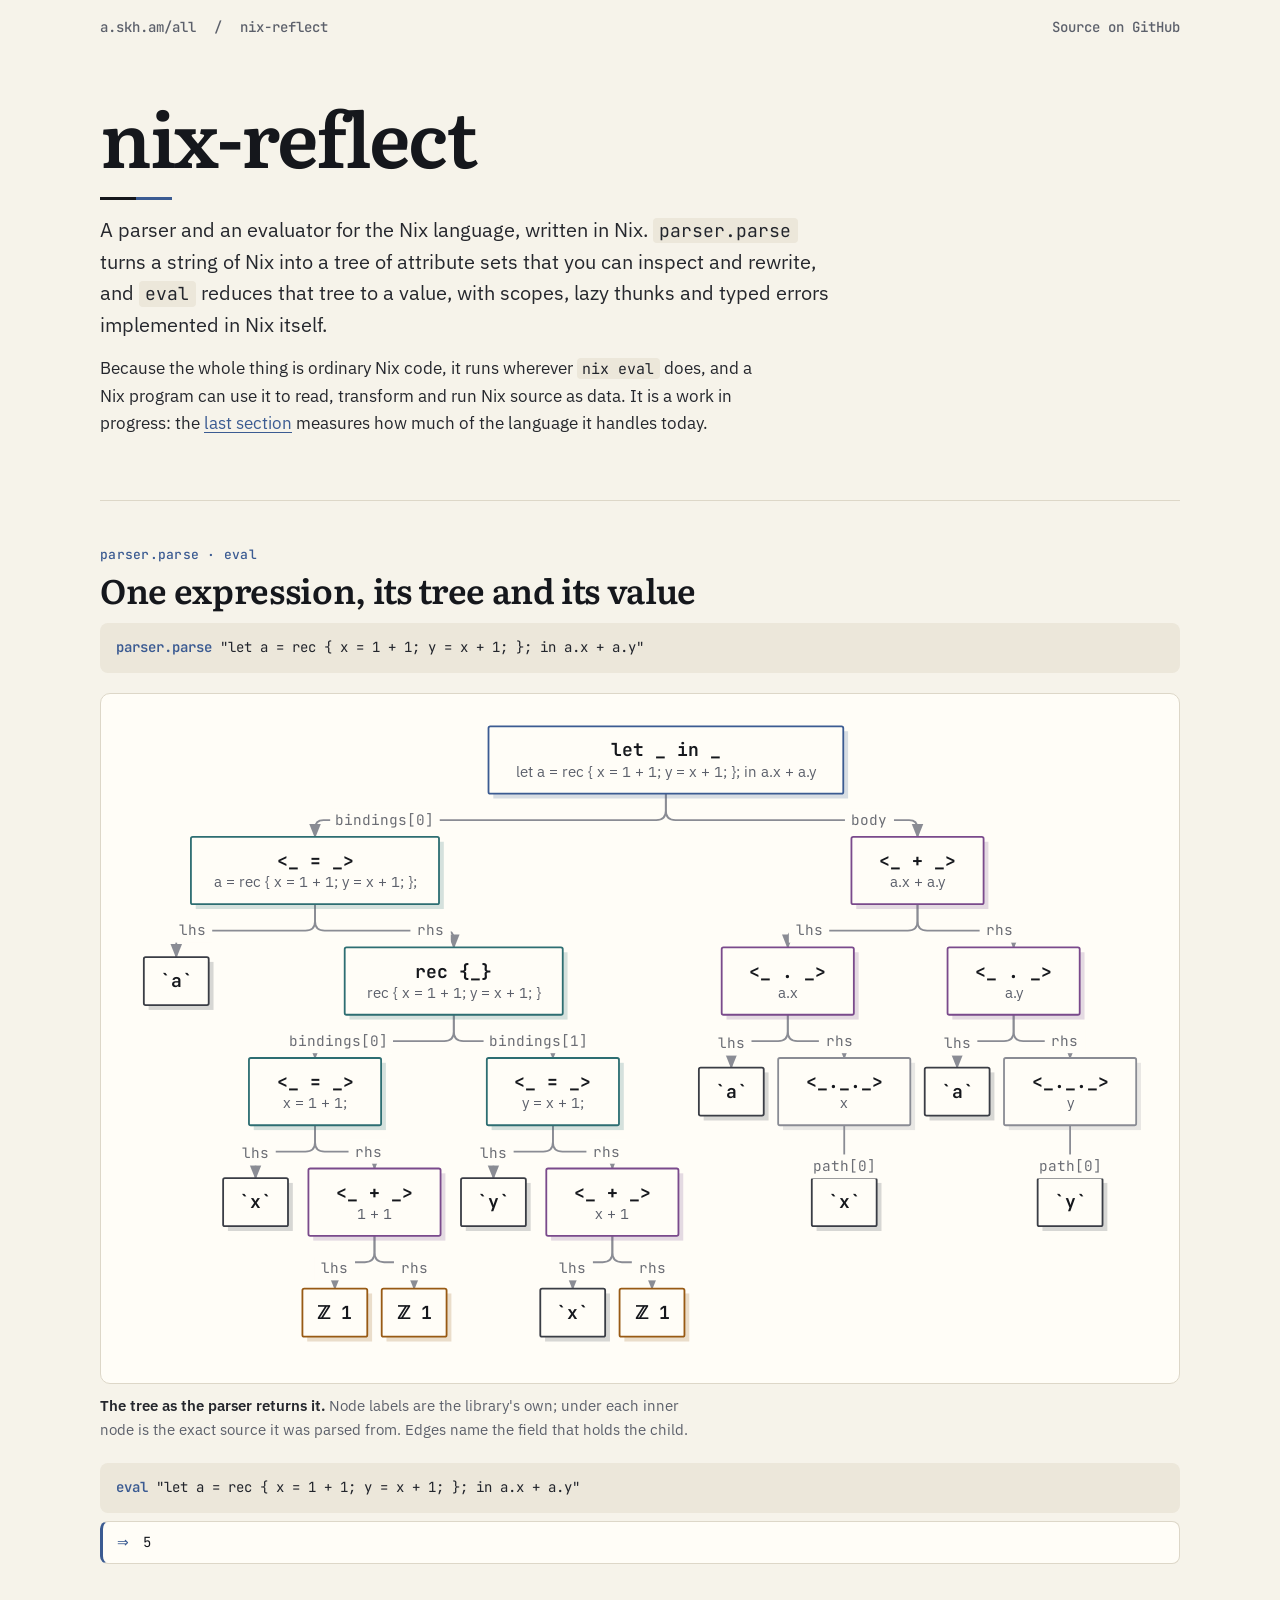
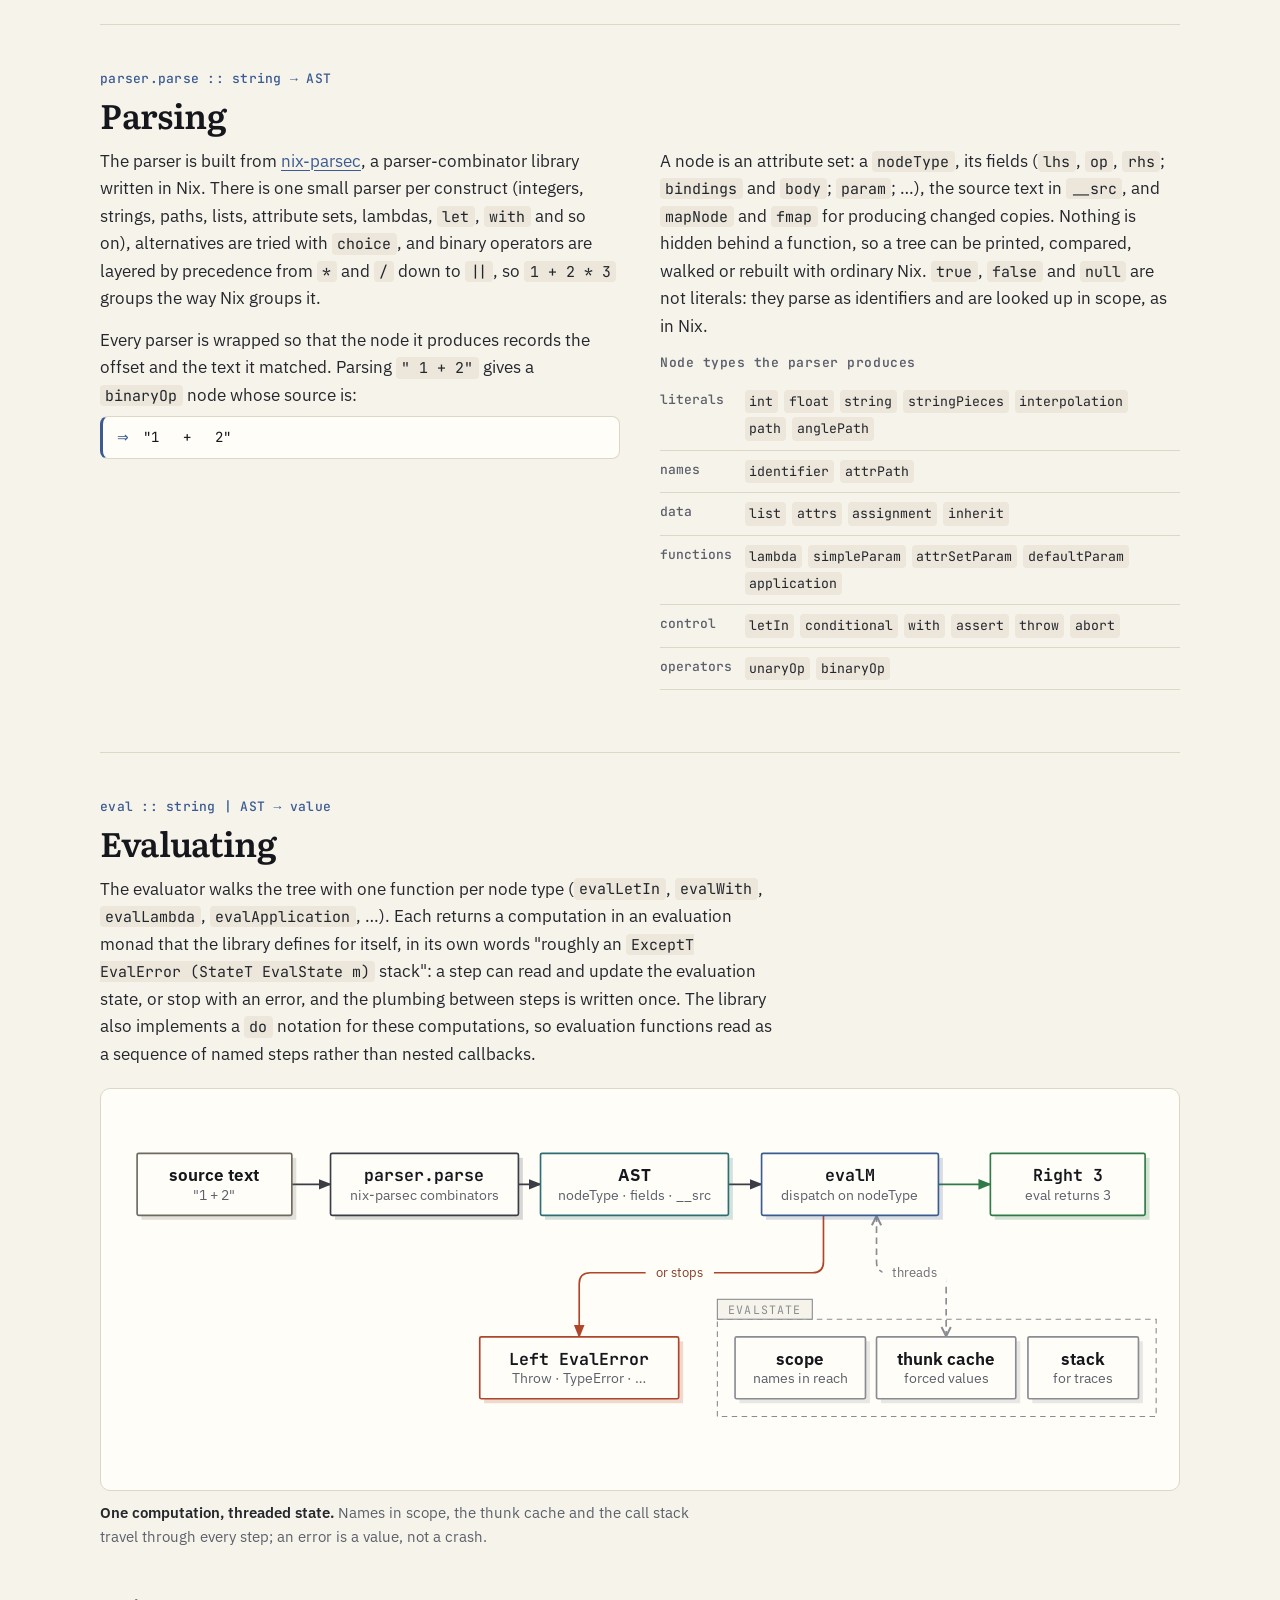
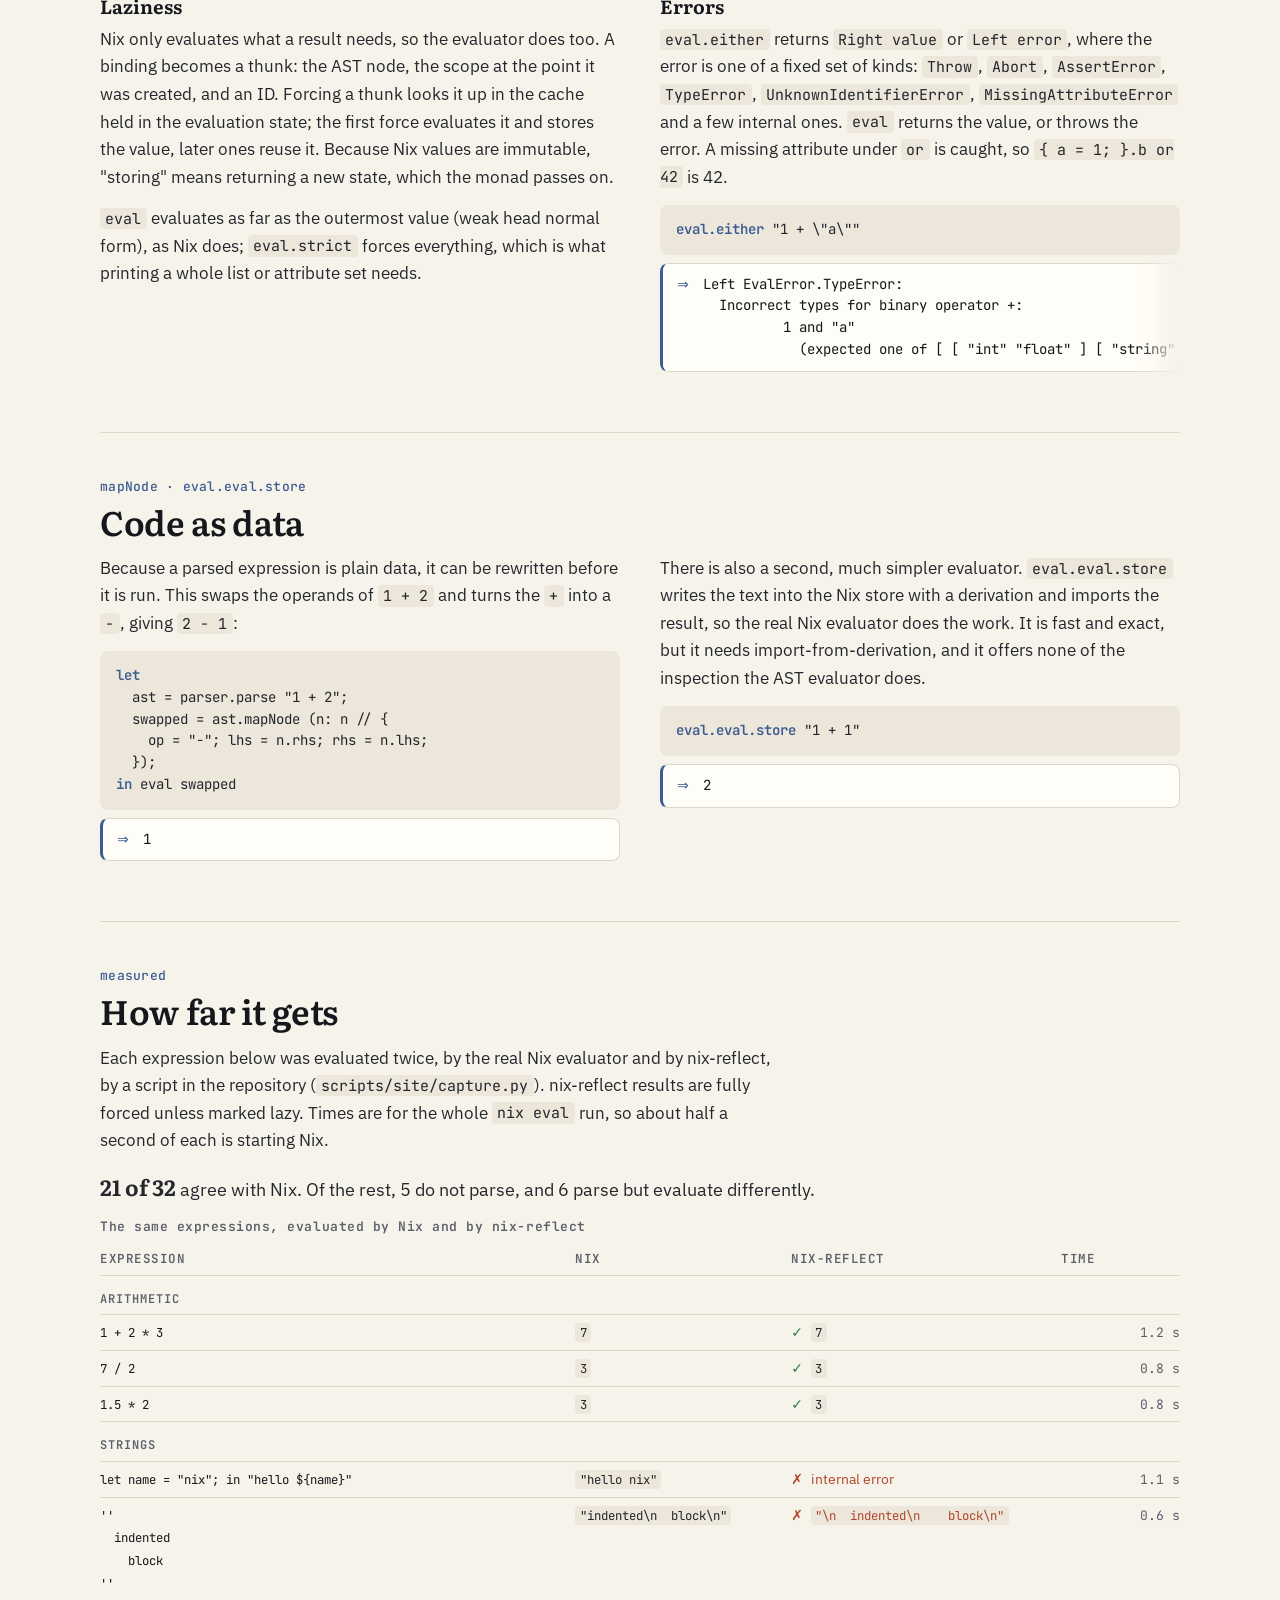
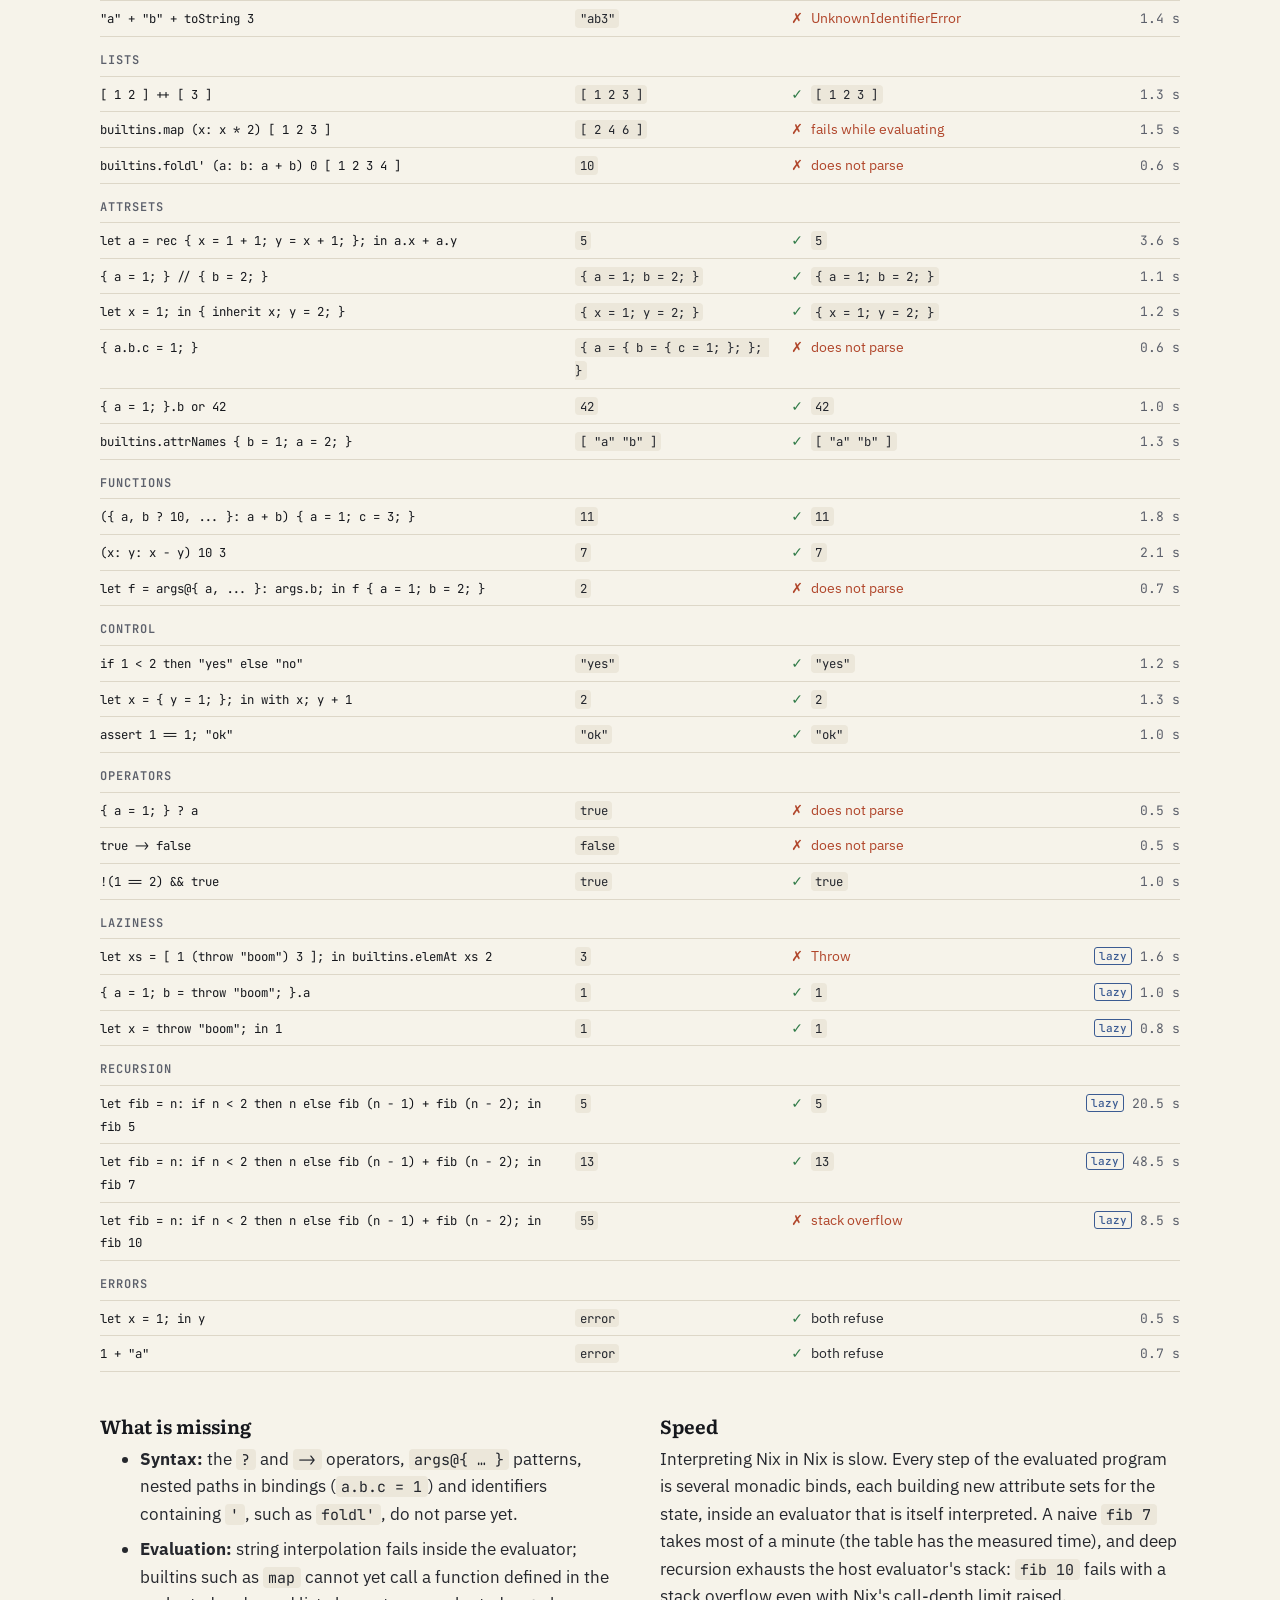
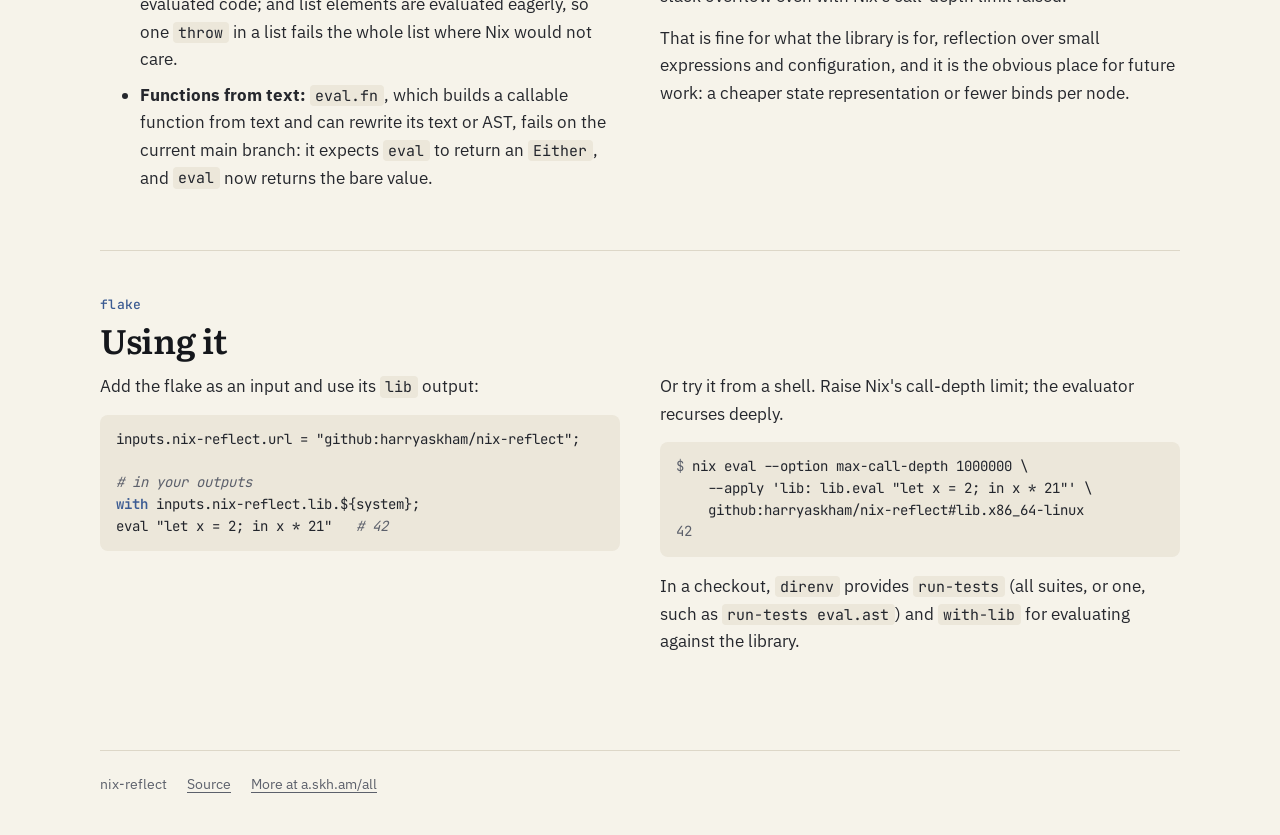
==== site/index.html @ c6008e85 "site: a page explaining nix-reflect, with measured conformance A static site in site/, published to " ====
<!doctype html>
<html lang="en">
<head>
<meta charset="utf-8">
<meta name="viewport" content="width=device-width,initial-scale=1">
<title>nix-reflect · a Nix parser and evaluator written in Nix</title>
<meta name="description" content="nix-reflect is a Nix library that parses Nix source into an inspectable tree and evaluates that tree to a value, with scopes, lazy thunks and typed errors implemented in Nix itself. How it works, and how much of the language it handles today, measured against the real evaluator.">
<meta name="theme-color" content="#f6f3ea">
<meta name="color-scheme" content="light">
<meta name="a.skh.am:group" content="libraries">
<link rel="icon" href="assets/icon.svg" type="image/svg+xml">
<link rel="stylesheet" href="assets/fonts/fonts.css">
<link rel="stylesheet" href="assets/base.css">
<link rel="stylesheet" href="assets/style.css">
</head>
<body>
<a class="skip" href="#main">Skip to content</a>
<div class="wrap">
<nav class="topbar" aria-label="Site">
  <a href="https://a.skh.am/all/">a.skh.am/all</a><span aria-hidden="true">/</span><span>nix-reflect</span>
  <a class="src" href="https://github.com/harryaskham/nix-reflect">Source on GitHub</a>
</nav>

<main id="main">
<header class="intro">
  <h1>nix-reflect</h1>
  <p class="lede">A parser and an evaluator for the Nix language, written in Nix. <code>parser.parse</code> turns a string of Nix into a tree of attribute sets that you can inspect and rewrite, and <code>eval</code> reduces that tree to a value, with scopes, lazy thunks and typed errors implemented in Nix itself.</p>
  <p>Because the whole thing is ordinary Nix code, it runs wherever <code>nix eval</code> does, and a Nix program can use it to read, transform and run Nix source as data. It is a work in progress: the <a href="#status">last section</a> measures how much of the language it handles today.</p>
</header>

<section class="part" aria-labelledby="h-example">
  <p class="api">parser.parse · eval</p>
  <h2 id="h-example">One expression, its tree and its value</h2>
  <pre tabindex="0"><code><span class="k">parser.parse</span> "let a = rec { x = 1 + 1; y = x + 1; }; in a.x + a.y"</code></pre>
  <figure>
    <div class="fig" tabindex="0">
      <!-- fig:tree -->
<svg class="dg" xmlns="http://www.w3.org/2000/svg" viewBox="0 0 874 544" width="874" height="544" role="img" aria-labelledby="tree-t tree-d">
<title id="tree-t">The parse tree of one expression</title>
<desc id="tree-d">The tree that parser.parse returns for: let a = rec { x = 1 + 1; y = x + 1; }; in a.x + a.y. The root is a let-in node whose binding assigns a recursive attribute set to a, with x bound to 1 + 1 and y to x + 1; its body adds a.x and a.y, each an attribute selection. Every node is labelled the way the library prints it and, where it has children, carries the exact slice of source text it was parsed from. Edges are labelled with the field that holds the child, such as lhs, rhs, body or bindings[0].</desc>
<defs><marker id="tree-tip-muted" class="k-muted" viewBox="0 0 10 10" refX="9" refY="5" markerWidth="8" markerHeight="8" orient="auto-start-reverse"><path class="tip" d="M0 1L10 5L0 9z"/></marker></defs>
<g class="k-muted"><path class="edge" d="M458.5 68.0 L458.5 82.0 Q458.5 90.0 450.5 90.0 L173.5 90.0 Q166.5 90.0 166.5 97.0 L166.5 104.0" stroke-width="1.5" marker-end="url(#tree-tip-muted)"/></g>
<g class="k-muted"><path class="edge" d="M166.5 160.0 L166.5 174.0 Q166.5 182.0 158.5 182.0 L59.0 182.0 Q51.0 182.0 51.0 190.0 L51.0 204.0" stroke-width="1.5" marker-end="url(#tree-tip-muted)"/></g>
<g class="k-muted"><path class="edge" d="M166.5 160.0 L166.5 174.0 Q166.5 182.0 174.5 182.0 L275.0 182.0 Q282.0 182.0 282.0 189.0 L282.0 196.0" stroke-width="1.5" marker-end="url(#tree-tip-muted)"/></g>
<g class="k-muted"><path class="edge" d="M282.0 252.0 L282.0 266.0 Q282.0 274.0 274.0 274.0 L173.5 274.0 Q166.5 274.0 166.5 281.0 L166.5 288.0" stroke-width="1.5" marker-end="url(#tree-tip-muted)"/></g>
<g class="k-muted"><path class="edge" d="M166.5 344.0 L166.5 358.0 Q166.5 366.0 158.5 366.0 L125.0 366.0 Q117.0 366.0 117.0 374.0 L117.0 388.0" stroke-width="1.5" marker-end="url(#tree-tip-muted)"/></g>
<g class="k-muted"><path class="edge" d="M166.5 344.0 L166.5 358.0 Q166.5 366.0 174.5 366.0 L209.0 366.0 Q216.0 366.0 216.0 373.0 L216.0 380.0" stroke-width="1.5" marker-end="url(#tree-tip-muted)"/></g>
<g class="k-muted"><path class="edge" d="M216.0 436.0 L216.0 450.0 Q216.0 458.0 208.0 458.0 L191.0 458.0 Q183.0 458.0 183.0 466.0 L183.0 480.0" stroke-width="1.5" marker-end="url(#tree-tip-muted)"/></g>
<g class="k-muted"><path class="edge" d="M216.0 436.0 L216.0 450.0 Q216.0 458.0 224.0 458.0 L241.0 458.0 Q249.0 458.0 249.0 466.0 L249.0 480.0" stroke-width="1.5" marker-end="url(#tree-tip-muted)"/></g>
<g class="k-muted"><path class="edge" d="M282.0 252.0 L282.0 266.0 Q282.0 274.0 290.0 274.0 L357.5 274.0 Q364.5 274.0 364.5 281.0 L364.5 288.0" stroke-width="1.5" marker-end="url(#tree-tip-muted)"/></g>
<g class="k-muted"><path class="edge" d="M364.5 344.0 L364.5 358.0 Q364.5 366.0 356.5 366.0 L323.0 366.0 Q315.0 366.0 315.0 374.0 L315.0 388.0" stroke-width="1.5" marker-end="url(#tree-tip-muted)"/></g>
<g class="k-muted"><path class="edge" d="M364.5 344.0 L364.5 358.0 Q364.5 366.0 372.5 366.0 L407.0 366.0 Q414.0 366.0 414.0 373.0 L414.0 380.0" stroke-width="1.5" marker-end="url(#tree-tip-muted)"/></g>
<g class="k-muted"><path class="edge" d="M414.0 436.0 L414.0 450.0 Q414.0 458.0 406.0 458.0 L389.0 458.0 Q381.0 458.0 381.0 466.0 L381.0 480.0" stroke-width="1.5" marker-end="url(#tree-tip-muted)"/></g>
<g class="k-muted"><path class="edge" d="M414.0 436.0 L414.0 450.0 Q414.0 458.0 422.0 458.0 L439.0 458.0 Q447.0 458.0 447.0 466.0 L447.0 480.0" stroke-width="1.5" marker-end="url(#tree-tip-muted)"/></g>
<g class="k-muted"><path class="edge" d="M458.5 68.0 L458.5 82.0 Q458.5 90.0 466.5 90.0 L661.0 90.0 Q668.0 90.0 668.0 97.0 L668.0 104.0" stroke-width="1.5" marker-end="url(#tree-tip-muted)"/></g>
<g class="k-muted"><path class="edge" d="M668.0 160.0 L668.0 174.0 Q668.0 182.0 660.0 182.0 L567.0 182.0 Q560.0 182.0 560.0 189.0 L560.0 196.0" stroke-width="1.5" marker-end="url(#tree-tip-muted)"/></g>
<g class="k-muted"><path class="edge" d="M560.0 252.0 L560.0 266.0 Q560.0 274.0 552.0 274.0 L521.0 274.0 Q513.0 274.0 513.0 282.0 L513.0 296.0" stroke-width="1.5" marker-end="url(#tree-tip-muted)"/></g>
<g class="k-muted"><path class="edge" d="M560.0 252.0 L560.0 266.0 Q560.0 274.0 568.0 274.0 L600.0 274.0 Q607.0 274.0 607.0 281.0 L607.0 288.0" stroke-width="1.5" marker-end="url(#tree-tip-muted)"/></g>
<g class="k-muted"><path class="edge" d="M607.0 344.0 L607.0 388.0" stroke-width="1.5" marker-end="url(#tree-tip-muted)"/></g>
<g class="k-muted"><path class="edge" d="M668.0 160.0 L668.0 174.0 Q668.0 182.0 676.0 182.0 L741.0 182.0 Q748.0 182.0 748.0 189.0 L748.0 196.0" stroke-width="1.5" marker-end="url(#tree-tip-muted)"/></g>
<g class="k-muted"><path class="edge" d="M748.0 252.0 L748.0 266.0 Q748.0 274.0 740.0 274.0 L709.0 274.0 Q701.0 274.0 701.0 282.0 L701.0 296.0" stroke-width="1.5" marker-end="url(#tree-tip-muted)"/></g>
<g class="k-muted"><path class="edge" d="M748.0 252.0 L748.0 266.0 Q748.0 274.0 756.0 274.0 L788.0 274.0 Q795.0 274.0 795.0 281.0 L795.0 288.0" stroke-width="1.5" marker-end="url(#tree-tip-muted)"/></g>
<g class="k-muted"><path class="edge" d="M795.0 344.0 L795.0 388.0" stroke-width="1.5" marker-end="url(#tree-tip-muted)"/></g>
<g class="k-accent"><rect class="shadow" x="314.9" y="16.0" width="295.3" height="56.0"/><rect class="node" x="310.9" y="12.0" width="295.3" height="56.0" rx="1.5"/><text x="458.5" y="37.0" font-size="15" text-anchor="middle" class="lbl m">let _ in _</text><text x="458.5" y="54.0" font-size="12.5" text-anchor="middle" class="sub">let a = rec { x = 1 + 1; y = x + 1; }; in a.x + a.y</text></g>
<g class="k-b"><rect class="shadow" x="67.2" y="108.0" width="206.5" height="56.0"/><rect class="node" x="63.2" y="104.0" width="206.5" height="56.0" rx="1.5"/><text x="166.5" y="129.0" font-size="15" text-anchor="middle" class="lbl m">&lt;_ = _&gt;</text><text x="166.5" y="146.0" font-size="12.5" text-anchor="middle" class="sub">a = rec { x = 1 + 1; y = x + 1; };</text></g>
<g class="k-ink"><rect class="shadow" x="28.0" y="208.0" width="54.0" height="40.0"/><rect class="node" x="24.0" y="204.0" width="54.0" height="40.0" rx="1.5"/><text x="51.0" y="229.0" font-size="15" text-anchor="middle" class="lbl m">`a`</text></g>
<g class="k-b"><rect class="shadow" x="195.2" y="200.0" width="181.5" height="56.0"/><rect class="node" x="191.2" y="196.0" width="181.5" height="56.0" rx="1.5"/><text x="282.0" y="221.0" font-size="15" text-anchor="middle" class="lbl m">rec {_}</text><text x="282.0" y="238.0" font-size="12.5" text-anchor="middle" class="sub">rec { x = 1 + 1; y = x + 1; }</text></g>
<g class="k-b"><rect class="shadow" x="115.5" y="292.0" width="110.0" height="56.0"/><rect class="node" x="111.5" y="288.0" width="110.0" height="56.0" rx="1.5"/><text x="166.5" y="313.0" font-size="15" text-anchor="middle" class="lbl m">&lt;_ = _&gt;</text><text x="166.5" y="330.0" font-size="12.5" text-anchor="middle" class="sub">x = 1 + 1;</text></g>
<g class="k-ink"><rect class="shadow" x="94.0" y="392.0" width="54.0" height="40.0"/><rect class="node" x="90.0" y="388.0" width="54.0" height="40.0" rx="1.5"/><text x="117.0" y="413.0" font-size="15" text-anchor="middle" class="lbl m">`x`</text></g>
<g class="k-c"><rect class="shadow" x="165.0" y="384.0" width="110.0" height="56.0"/><rect class="node" x="161.0" y="380.0" width="110.0" height="56.0" rx="1.5"/><text x="216.0" y="405.0" font-size="15" text-anchor="middle" class="lbl m">&lt;_ + _&gt;</text><text x="216.0" y="422.0" font-size="12.5" text-anchor="middle" class="sub">1 + 1</text></g>
<g class="k-a"><rect class="shadow" x="160.0" y="484.0" width="54.0" height="40.0"/><rect class="node" x="156.0" y="480.0" width="54.0" height="40.0" rx="1.5"/><text x="183.0" y="505.0" font-size="15" text-anchor="middle" class="lbl m">ℤ 1</text></g>
<g class="k-a"><rect class="shadow" x="226.0" y="484.0" width="54.0" height="40.0"/><rect class="node" x="222.0" y="480.0" width="54.0" height="40.0" rx="1.5"/><text x="249.0" y="505.0" font-size="15" text-anchor="middle" class="lbl m">ℤ 1</text></g>
<g class="k-b"><rect class="shadow" x="313.5" y="292.0" width="110.0" height="56.0"/><rect class="node" x="309.5" y="288.0" width="110.0" height="56.0" rx="1.5"/><text x="364.5" y="313.0" font-size="15" text-anchor="middle" class="lbl m">&lt;_ = _&gt;</text><text x="364.5" y="330.0" font-size="12.5" text-anchor="middle" class="sub">y = x + 1;</text></g>
<g class="k-ink"><rect class="shadow" x="292.0" y="392.0" width="54.0" height="40.0"/><rect class="node" x="288.0" y="388.0" width="54.0" height="40.0" rx="1.5"/><text x="315.0" y="413.0" font-size="15" text-anchor="middle" class="lbl m">`y`</text></g>
<g class="k-c"><rect class="shadow" x="363.0" y="384.0" width="110.0" height="56.0"/><rect class="node" x="359.0" y="380.0" width="110.0" height="56.0" rx="1.5"/><text x="414.0" y="405.0" font-size="15" text-anchor="middle" class="lbl m">&lt;_ + _&gt;</text><text x="414.0" y="422.0" font-size="12.5" text-anchor="middle" class="sub">x + 1</text></g>
<g class="k-ink"><rect class="shadow" x="358.0" y="484.0" width="54.0" height="40.0"/><rect class="node" x="354.0" y="480.0" width="54.0" height="40.0" rx="1.5"/><text x="381.0" y="505.0" font-size="15" text-anchor="middle" class="lbl m">`x`</text></g>
<g class="k-a"><rect class="shadow" x="424.0" y="484.0" width="54.0" height="40.0"/><rect class="node" x="420.0" y="480.0" width="54.0" height="40.0" rx="1.5"/><text x="447.0" y="505.0" font-size="15" text-anchor="middle" class="lbl m">ℤ 1</text></g>
<g class="k-c"><rect class="shadow" x="617.0" y="108.0" width="110.0" height="56.0"/><rect class="node" x="613.0" y="104.0" width="110.0" height="56.0" rx="1.5"/><text x="668.0" y="129.0" font-size="15" text-anchor="middle" class="lbl m">&lt;_ + _&gt;</text><text x="668.0" y="146.0" font-size="12.5" text-anchor="middle" class="sub">a.x + a.y</text></g>
<g class="k-c"><rect class="shadow" x="509.0" y="200.0" width="110.0" height="56.0"/><rect class="node" x="505.0" y="196.0" width="110.0" height="56.0" rx="1.5"/><text x="560.0" y="221.0" font-size="15" text-anchor="middle" class="lbl m">&lt;_ . _&gt;</text><text x="560.0" y="238.0" font-size="12.5" text-anchor="middle" class="sub">a.x</text></g>
<g class="k-ink"><rect class="shadow" x="490.0" y="300.0" width="54.0" height="40.0"/><rect class="node" x="486.0" y="296.0" width="54.0" height="40.0" rx="1.5"/><text x="513.0" y="321.0" font-size="15" text-anchor="middle" class="lbl m">`a`</text></g>
<g class="k-muted"><rect class="shadow" x="556.0" y="292.0" width="110.0" height="56.0"/><rect class="node" x="552.0" y="288.0" width="110.0" height="56.0" rx="1.5"/><text x="607.0" y="313.0" font-size="15" text-anchor="middle" class="lbl m">&lt;_._._&gt;</text><text x="607.0" y="330.0" font-size="12.5" text-anchor="middle" class="sub">x</text></g>
<g class="k-ink"><rect class="shadow" x="584.0" y="392.0" width="54.0" height="40.0"/><rect class="node" x="580.0" y="388.0" width="54.0" height="40.0" rx="1.5"/><text x="607.0" y="413.0" font-size="15" text-anchor="middle" class="lbl m">`x`</text></g>
<g class="k-c"><rect class="shadow" x="697.0" y="200.0" width="110.0" height="56.0"/><rect class="node" x="693.0" y="196.0" width="110.0" height="56.0" rx="1.5"/><text x="748.0" y="221.0" font-size="15" text-anchor="middle" class="lbl m">&lt;_ . _&gt;</text><text x="748.0" y="238.0" font-size="12.5" text-anchor="middle" class="sub">a.y</text></g>
<g class="k-ink"><rect class="shadow" x="678.0" y="300.0" width="54.0" height="40.0"/><rect class="node" x="674.0" y="296.0" width="54.0" height="40.0" rx="1.5"/><text x="701.0" y="321.0" font-size="15" text-anchor="middle" class="lbl m">`a`</text></g>
<g class="k-muted"><rect class="shadow" x="744.0" y="292.0" width="110.0" height="56.0"/><rect class="node" x="740.0" y="288.0" width="110.0" height="56.0" rx="1.5"/><text x="795.0" y="313.0" font-size="15" text-anchor="middle" class="lbl m">&lt;_._._&gt;</text><text x="795.0" y="330.0" font-size="12.5" text-anchor="middle" class="sub">y</text></g>
<g class="k-ink"><rect class="shadow" x="772.0" y="392.0" width="54.0" height="40.0"/><rect class="node" x="768.0" y="388.0" width="54.0" height="40.0" rx="1.5"/><text x="795.0" y="413.0" font-size="15" text-anchor="middle" class="lbl m">`y`</text></g>
<g class="k-muted"><rect class="lab-bg" x="179.1" y="80.0" width="91.2" height="20.0"/><text x="224.7" y="94.0" font-size="12" text-anchor="middle" class="elabel m">bindings[0]</text></g>
<g class="k-muted"><rect class="lab-bg" x="47.3" y="172.0" width="33.6" height="20.0"/><text x="64.1" y="186.0" font-size="12" text-anchor="middle" class="elabel m">lhs</text></g>
<g class="k-muted"><rect class="lab-bg" x="245.9" y="172.0" width="33.6" height="20.0"/><text x="262.7" y="186.0" font-size="12" text-anchor="middle" class="elabel m">rhs</text></g>
<g class="k-muted"><rect class="lab-bg" x="140.2" y="264.0" width="91.2" height="20.0"/><text x="185.8" y="278.0" font-size="12" text-anchor="middle" class="elabel m">bindings[0]</text></g>
<g class="k-muted"><rect class="lab-bg" x="100.2" y="357.4" width="33.6" height="20.0"/><text x="117.0" y="371.4" font-size="12" text-anchor="middle" class="elabel m">lhs</text></g>
<g class="k-muted"><rect class="lab-bg" x="194.4" y="356.0" width="33.6" height="20.0"/><text x="211.2" y="370.0" font-size="12" text-anchor="middle" class="elabel m">rhs</text></g>
<g class="k-muted"><rect class="lab-bg" x="166.2" y="453.1" width="33.6" height="20.0"/><text x="183.0" y="467.1" font-size="12" text-anchor="middle" class="elabel m">lhs</text></g>
<g class="k-muted"><rect class="lab-bg" x="232.2" y="453.1" width="33.6" height="20.0"/><text x="249.0" y="467.1" font-size="12" text-anchor="middle" class="elabel m">rhs</text></g>
<g class="k-muted"><rect class="lab-bg" x="306.8" y="264.0" width="91.2" height="20.0"/><text x="352.4" y="278.0" font-size="12" text-anchor="middle" class="elabel m">bindings[1]</text></g>
<g class="k-muted"><rect class="lab-bg" x="298.2" y="357.4" width="33.6" height="20.0"/><text x="315.0" y="371.4" font-size="12" text-anchor="middle" class="elabel m">lhs</text></g>
<g class="k-muted"><rect class="lab-bg" x="392.4" y="356.0" width="33.6" height="20.0"/><text x="409.2" y="370.0" font-size="12" text-anchor="middle" class="elabel m">rhs</text></g>
<g class="k-muted"><rect class="lab-bg" x="364.2" y="453.1" width="33.6" height="20.0"/><text x="381.0" y="467.1" font-size="12" text-anchor="middle" class="elabel m">lhs</text></g>
<g class="k-muted"><rect class="lab-bg" x="430.2" y="453.1" width="33.6" height="20.0"/><text x="447.0" y="467.1" font-size="12" text-anchor="middle" class="elabel m">rhs</text></g>
<g class="k-muted"><rect class="lab-bg" x="607.6" y="80.0" width="40.8" height="20.0"/><text x="628.0" y="94.0" font-size="12" text-anchor="middle" class="elabel m">body</text></g>
<g class="k-muted"><rect class="lab-bg" x="560.9" y="172.0" width="33.6" height="20.0"/><text x="577.7" y="186.0" font-size="12" text-anchor="middle" class="elabel m">lhs</text></g>
<g class="k-muted"><rect class="lab-bg" x="496.2" y="266.0" width="33.6" height="20.0"/><text x="513.0" y="280.0" font-size="12" text-anchor="middle" class="elabel m">lhs</text></g>
<g class="k-muted"><rect class="lab-bg" x="585.9" y="264.0" width="33.6" height="20.0"/><text x="602.7" y="278.0" font-size="12" text-anchor="middle" class="elabel m">rhs</text></g>
<g class="k-muted"><rect class="lab-bg" x="575.8" y="368.3" width="62.4" height="20.0"/><text x="607.0" y="382.3" font-size="12" text-anchor="middle" class="elabel m">path[0]</text></g>
<g class="k-muted"><rect class="lab-bg" x="719.7" y="172.0" width="33.6" height="20.0"/><text x="736.5" y="186.0" font-size="12" text-anchor="middle" class="elabel m">rhs</text></g>
<g class="k-muted"><rect class="lab-bg" x="684.2" y="266.0" width="33.6" height="20.0"/><text x="701.0" y="280.0" font-size="12" text-anchor="middle" class="elabel m">lhs</text></g>
<g class="k-muted"><rect class="lab-bg" x="773.9" y="264.0" width="33.6" height="20.0"/><text x="790.7" y="278.0" font-size="12" text-anchor="middle" class="elabel m">rhs</text></g>
<g class="k-muted"><rect class="lab-bg" x="763.8" y="368.3" width="62.4" height="20.0"/><text x="795.0" y="382.3" font-size="12" text-anchor="middle" class="elabel m">path[0]</text></g>
</svg>
<!-- /fig -->
    </div>
    <figcaption><b>The tree as the parser returns it.</b> Node labels are the library's own; under each inner node is the exact source it was parsed from. Edges name the field that holds the child.</figcaption>
  </figure>
  <pre tabindex="0"><code><span class="k">eval</span> "let a = rec { x = 1 + 1; y = x + 1; }; in a.x + a.y"</code></pre>
  <!-- gen:out-value -->
<pre class="result" tabindex="0" aria-label="Result"><code>5</code></pre>
<!-- /gen -->
</section>

<section class="part" aria-labelledby="h-parse">
  <p class="api">parser.parse :: string → AST</p>
  <h2 id="h-parse">Parsing</h2>
  <div class="cols">
    <div>
      <p>The parser is built from <a href="https://github.com/nprindle/nix-parsec">nix-parsec</a>, a parser-combinator library written in Nix. There is one small parser per construct (integers, strings, paths, lists, attribute sets, lambdas, <code>let</code>, <code>with</code> and so on), alternatives are tried with <code>choice</code>, and binary operators are layered by precedence from <code>*</code> and <code>/</code> down to <code>||</code>, so <code>1 + 2 * 3</code> groups the way Nix groups it.</p>
      <p>Every parser is wrapped so that the node it produces records the offset and the text it matched. Parsing <code class="nw">"  1   +   2"</code> gives a <code>binaryOp</code> node whose source is:</p>
      <!-- gen:out-src -->
<pre class="result" tabindex="0" aria-label="Result"><code>&quot;1   +   2&quot;</code></pre>
<!-- /gen -->
    </div>
    <div>
      <p>A node is an attribute set: a <code>nodeType</code>, its fields (<code>lhs</code>, <code>op</code>, <code>rhs</code>; <code>bindings</code> and <code>body</code>; <code>param</code>; …), the source text in <code>__src</code>, and <code>mapNode</code> and <code>fmap</code> for producing changed copies. Nothing is hidden behind a function, so a tree can be printed, compared, walked or rebuilt with ordinary Nix. <code>true</code>, <code>false</code> and <code>null</code> are not literals: they parse as identifiers and are looked up in scope, as in Nix.</p>
      <div class="table-wrap">
      <table class="types">
        <caption>Node types the parser produces</caption>
        <tbody>
          <tr><th scope="row">literals</th><td><code>int</code> <code>float</code> <code>string</code> <code>stringPieces</code> <code>interpolation</code> <code>path</code> <code>anglePath</code></td></tr>
          <tr><th scope="row">names</th><td><code>identifier</code> <code>attrPath</code></td></tr>
          <tr><th scope="row">data</th><td><code>list</code> <code>attrs</code> <code>assignment</code> <code>inherit</code></td></tr>
          <tr><th scope="row">functions</th><td><code>lambda</code> <code>simpleParam</code> <code>attrSetParam</code> <code>defaultParam</code> <code>application</code></td></tr>
          <tr><th scope="row">control</th><td><code>letIn</code> <code>conditional</code> <code>with</code> <code>assert</code> <code>throw</code> <code>abort</code></td></tr>
          <tr><th scope="row">operators</th><td><code>unaryOp</code> <code>binaryOp</code></td></tr>
        </tbody>
      </table>
      </div>
    </div>
  </div>
</section>

<section class="part" aria-labelledby="h-eval">
  <p class="api">eval :: string | AST → value</p>
  <h2 id="h-eval">Evaluating</h2>
  <p>The evaluator walks the tree with one function per node type (<code>evalLetIn</code>, <code>evalWith</code>, <code>evalLambda</code>, <code>evalApplication</code>, …). Each returns a computation in an evaluation monad that the library defines for itself, in its own words "roughly an <code>ExceptT EvalError (StateT EvalState m)</code> stack": a step can read and update the evaluation state, or stop with an error, and the plumbing between steps is written once. The library also implements a <code>do</code> notation for these computations, so evaluation functions read as a sequence of named steps rather than nested callbacks.</p>
  <figure>
    <div class="fig" tabindex="0">
      <!-- fig:evaluator -->
<svg class="dg" xmlns="http://www.w3.org/2000/svg" viewBox="0 0 950 330" width="950" height="330" role="img" aria-labelledby="evaluator-t evaluator-d">
<title id="evaluator-t">From text to a value</title>
<desc id="evaluator-d">How eval works. Source text is parsed by parser combinators into an AST of attribute sets. evalM walks the AST, dispatching on each node&#x27;s type, inside an evaluation monad: a computation that threads an EvalState (the scope of names in reach, a cache of thunks and their forced values, and a stack used for traces) and can stop with a typed EvalError. eval.either returns Right value or Left error; eval returns the value or throws the error.</desc>
<defs><marker id="evaluator-tip-err" class="k-err" viewBox="0 0 10 10" refX="9" refY="5" markerWidth="8" markerHeight="8" orient="auto-start-reverse"><path class="tip" d="M0 1L10 5L0 9z"/></marker><marker id="evaluator-tip-ink" class="k-ink" viewBox="0 0 10 10" refX="9" refY="5" markerWidth="8" markerHeight="8" orient="auto-start-reverse"><path class="tip" d="M0 1L10 5L0 9z"/></marker><marker id="evaluator-tip-muted-o" class="k-muted" viewBox="0 0 10 10" refX="9" refY="5" markerWidth="8" markerHeight="8" orient="auto-start-reverse"><path class="tip open" d="M1.5 1.5L8.5 5L1.5 8.5"/></marker><marker id="evaluator-tip-ok" class="k-ok" viewBox="0 0 10 10" refX="9" refY="5" markerWidth="8" markerHeight="8" orient="auto-start-reverse"><path class="tip" d="M0 1L10 5L0 9z"/></marker></defs>
<g class="k-muted"><rect class="grp dash" x="545.0" y="192.0" width="397.0" height="88.0"/></g>
<g class="k-ink"><path class="edge" d="M160.0 70.0 L195.0 70.0" stroke-width="1.5" marker-end="url(#evaluator-tip-ink)"/></g>
<g class="k-ink"><path class="edge" d="M365.0 70.0 L385.0 70.0" stroke-width="1.5" marker-end="url(#evaluator-tip-ink)"/></g>
<g class="k-ink"><path class="edge" d="M555.0 70.0 L585.0 70.0" stroke-width="1.5" marker-end="url(#evaluator-tip-ink)"/></g>
<g class="k-ok"><path class="edge" d="M745.0 70.0 L792.0 70.0" stroke-width="1.5" marker-end="url(#evaluator-tip-ok)"/></g>
<g class="k-err"><path class="edge" d="M641.0 98.0 L641.0 140.0 Q641.0 150.0 631.0 150.0 L430.0 150.0 Q420.0 150.0 420.0 160.0 L420.0 208.0" stroke-width="1.5" marker-end="url(#evaluator-tip-err)"/></g>
<g class="k-muted"><path class="edge dash" d="M689.0 98.0 L689.0 140.0 Q689.0 150.0 699.0 150.0 L742.0 150.0 Q752.0 150.0 752.0 160.0 L752.0 208.0" stroke-width="1.5" marker-end="url(#evaluator-tip-muted-o)" marker-start="url(#evaluator-tip-muted-o)"/></g>
<g class="k-file"><rect class="shadow" x="24.0" y="46.0" width="140.0" height="56.0"/><rect class="node" x="20.0" y="42.0" width="140.0" height="56.0" rx="1.5"/><text x="90.0" y="67.0" font-size="15" text-anchor="middle" class="lbl">source text</text><text x="90.0" y="84.0" font-size="12.5" text-anchor="middle" class="sub">&quot;1 + 2&quot;</text></g>
<g class="k-ink"><rect class="shadow" x="199.0" y="46.0" width="170.0" height="56.0"/><rect class="node" x="195.0" y="42.0" width="170.0" height="56.0" rx="1.5"/><text x="280.0" y="67.0" font-size="15" text-anchor="middle" class="lbl m">parser.parse</text><text x="280.0" y="84.0" font-size="12.5" text-anchor="middle" class="sub">nix-parsec combinators</text></g>
<g class="k-b"><rect class="shadow" x="389.0" y="46.0" width="170.0" height="56.0"/><rect class="node" x="385.0" y="42.0" width="170.0" height="56.0" rx="1.5"/><text x="470.0" y="67.0" font-size="15" text-anchor="middle" class="lbl">AST</text><text x="470.0" y="84.0" font-size="12.5" text-anchor="middle" class="sub">nodeType · fields · __src</text></g>
<g class="k-accent"><rect class="shadow" x="589.0" y="46.0" width="160.0" height="56.0"/><rect class="node" x="585.0" y="42.0" width="160.0" height="56.0" rx="1.5"/><text x="665.0" y="67.0" font-size="15" text-anchor="middle" class="lbl m">evalM</text><text x="665.0" y="84.0" font-size="12.5" text-anchor="middle" class="sub">dispatch on nodeType</text></g>
<g class="k-ok"><rect class="shadow" x="796.0" y="46.0" width="140.0" height="56.0"/><rect class="node" x="792.0" y="42.0" width="140.0" height="56.0" rx="1.5"/><text x="862.0" y="67.0" font-size="15" text-anchor="middle" class="lbl m">Right 3</text><text x="862.0" y="84.0" font-size="12.5" text-anchor="middle" class="sub">eval returns 3</text></g>
<g class="k-err"><rect class="shadow" x="334.0" y="212.0" width="180.0" height="56.0"/><rect class="node" x="330.0" y="208.0" width="180.0" height="56.0" rx="1.5"/><text x="420.0" y="233.0" font-size="15" text-anchor="middle" class="lbl m">Left EvalError</text><text x="420.0" y="250.0" font-size="12.5" text-anchor="middle" class="sub">Throw · TypeError · …</text></g>
<g class="k-muted"><rect class="shadow" x="565.0" y="212.0" width="118.0" height="56.0"/><rect class="node" x="561.0" y="208.0" width="118.0" height="56.0" rx="1.5"/><text x="620.0" y="233.0" font-size="15" text-anchor="middle" class="lbl">scope</text><text x="620.0" y="250.0" font-size="12.5" text-anchor="middle" class="sub">names in reach</text></g>
<g class="k-muted"><rect class="shadow" x="693.0" y="212.0" width="126.0" height="56.0"/><rect class="node" x="689.0" y="208.0" width="126.0" height="56.0" rx="1.5"/><text x="752.0" y="233.0" font-size="15" text-anchor="middle" class="lbl">thunk cache</text><text x="752.0" y="250.0" font-size="12.5" text-anchor="middle" class="sub">forced values</text></g>
<g class="k-muted"><rect class="shadow" x="830.0" y="212.0" width="100.0" height="56.0"/><rect class="node" x="826.0" y="208.0" width="100.0" height="56.0" rx="1.5"/><text x="876.0" y="233.0" font-size="15" text-anchor="middle" class="lbl">stack</text><text x="876.0" y="250.0" font-size="12.5" text-anchor="middle" class="sub">for traces</text></g>
<g class="k-muted"><rect class="frame-tag" x="545.0" y="174.0" width="85.9" height="18"/><text x="588.0" y="187.0" font-size="10.5" text-anchor="middle" class="frame-tag-t">EVALSTATE</text></g>
<g class="k-err"><rect class="lab-bg" x="480.1" y="140.0" width="61.8" height="20.0"/><text x="510.9" y="154.0" font-size="12" text-anchor="middle" class="elabel">or stops</text></g>
<g class="k-muted"><rect class="lab-bg" x="694.4" y="140.0" width="58.2" height="20.0"/><text x="723.5" y="154.0" font-size="12" text-anchor="middle" class="elabel">threads</text></g>
</svg>
<!-- /fig -->
    </div>
    <figcaption><b>One computation, threaded state.</b> Names in scope, the thunk cache and the call stack travel through every step; an error is a value, not a crash.</figcaption>
  </figure>
  <div class="cols">
    <div>
      <h3>Laziness</h3>
      <p>Nix only evaluates what a result needs, so the evaluator does too. A binding becomes a thunk: the AST node, the scope at the point it was created, and an ID. Forcing a thunk looks it up in the cache held in the evaluation state; the first force evaluates it and stores the value, later ones reuse it. Because Nix values are immutable, "storing" means returning a new state, which the monad passes on.</p>
      <p><code>eval</code> evaluates as far as the outermost value (weak head normal form), as Nix does; <code>eval.strict</code> forces everything, which is what printing a whole list or attribute set needs.</p>
    </div>
    <div>
      <h3>Errors</h3>
      <p><code>eval.either</code> returns <code>Right value</code> or <code>Left error</code>, where the error is one of a fixed set of kinds: <code>Throw</code>, <code>Abort</code>, <code>AssertError</code>, <code>TypeError</code>, <code>UnknownIdentifierError</code>, <code>MissingAttributeError</code> and a few internal ones. <code>eval</code> returns the value, or throws the error. A missing attribute under <code>or</code> is caught, so <code>{ a = 1; }.b or 42</code> is 42.</p>
<pre tabindex="0"><code><span class="k">eval.either</span> "1 + \"a\""</code></pre>
      <!-- gen:out-type -->
<pre class="result" tabindex="0" aria-label="Result"><code>Left EvalError.TypeError:
  Incorrect types for binary operator +:
          1 and &quot;a&quot;
            (expected one of [ [ &quot;int&quot; &quot;float&quot; ] [ &quot;string&quot; &quot;path&quot; ] ])</code></pre>
<!-- /gen -->
    </div>
  </div>
</section>

<section class="part" aria-labelledby="h-data">
  <p class="api">mapNode · eval.eval.store</p>
  <h2 id="h-data">Code as data</h2>
  <div class="cols">
    <div>
      <p>Because a parsed expression is plain data, it can be rewritten before it is run. This swaps the operands of <code>1 + 2</code> and turns the <code>+</code> into a <code>-</code>, giving <code>2 - 1</code>:</p>
<pre tabindex="0"><code><span class="k">let</span>
  ast = parser.parse "1 + 2";
  swapped = ast.mapNode (n: n // {
    op = "-"; lhs = n.rhs; rhs = n.lhs;
  });
<span class="k">in</span> eval swapped</code></pre>
      <!-- gen:out-rewrite -->
<pre class="result" tabindex="0" aria-label="Result"><code>1</code></pre>
<!-- /gen -->
    </div>
    <div>
      <p>There is also a second, much simpler evaluator. <code>eval.eval.store</code> writes the text into the Nix store with a derivation and imports the result, so the real Nix evaluator does the work. It is fast and exact, but it needs import-from-derivation, and it offers none of the inspection the AST evaluator does.</p>
<pre tabindex="0"><code><span class="k">eval.eval.store</span> "1 + 1"</code></pre>
      <!-- gen:out-store -->
<pre class="result" tabindex="0" aria-label="Result"><code>2</code></pre>
<!-- /gen -->
    </div>
  </div>
</section>

<section class="part" aria-labelledby="status">
  <p class="api">measured</p>
  <h2 id="status">How far it gets</h2>
  <p>Each expression below was evaluated twice, by the real Nix evaluator and by nix-reflect, by a script in the repository (<code>scripts/site/capture.py</code>). nix-reflect results are fully forced unless marked lazy. Times are for the whole <code>nix eval</code> run, so about half a second of each is starting Nix.</p>
  <!-- gen:summary -->
<p class="sum"><b>21 of 32</b> agree with Nix. Of the rest, 5 do not parse, and 6 parse but evaluate differently.</p>
<!-- /gen -->
  <div class="table-wrap" tabindex="0">
    <!-- gen:conformance -->
<table class="conf">
<colgroup><col class="c-expr"><col class="c-nix"><col class="c-refl"><col class="c-t"></colgroup>
<caption>The same expressions, evaluated by Nix and by nix-reflect</caption>
<thead><tr><th scope="col">Expression</th><th scope="col">Nix</th><th scope="col">nix-reflect</th><th scope="col">Time</th></tr></thead>
<tbody>
<tr class="grp"><th colspan="4" scope="rowgroup">arithmetic</th></tr>
<tr class="same"><td data-label="Expression"><code>1 + 2 * 3</code></td><td data-label="Nix"><code>7</code></td><td class="v" data-label="nix-reflect"><span class="mark" aria-label="matches">✓</span> <code>7</code></td><td class="t" data-label="Time">1.2 s</td></tr>
<tr class="same"><td data-label="Expression"><code>7 / 2</code></td><td data-label="Nix"><code>3</code></td><td class="v" data-label="nix-reflect"><span class="mark" aria-label="matches">✓</span> <code>3</code></td><td class="t" data-label="Time">0.8 s</td></tr>
<tr class="same"><td data-label="Expression"><code>1.5 * 2</code></td><td data-label="Nix"><code>3</code></td><td class="v" data-label="nix-reflect"><span class="mark" aria-label="matches">✓</span> <code>3</code></td><td class="t" data-label="Time">0.8 s</td></tr>
<tr class="grp"><th colspan="4" scope="rowgroup">strings</th></tr>
<tr class="diff"><td data-label="Expression"><code>let name = &quot;nix&quot;; in &quot;hello ${name}&quot;</code></td><td data-label="Nix"><code>&quot;hello nix&quot;</code></td><td class="v" data-label="nix-reflect"><span class="mark" aria-label="differs">✗</span> internal error</td><td class="t" data-label="Time">1.1 s</td></tr>
<tr class="diff"><td data-label="Expression"><code>&#x27;&#x27;
  indented
    block
&#x27;&#x27;</code></td><td data-label="Nix"><code>&quot;indented\n  block\n&quot;</code></td><td class="v" data-label="nix-reflect"><span class="mark" aria-label="differs">✗</span> <code>&quot;\n  indented\n    block\n&quot;</code></td><td class="t" data-label="Time">0.6 s</td></tr>
<tr class="diff"><td data-label="Expression"><code>&quot;a&quot; + &quot;b&quot; + toString 3</code></td><td data-label="Nix"><code>&quot;ab3&quot;</code></td><td class="v" data-label="nix-reflect"><span class="mark" aria-label="differs">✗</span> UnknownIdentifierError</td><td class="t" data-label="Time">1.4 s</td></tr>
<tr class="grp"><th colspan="4" scope="rowgroup">lists</th></tr>
<tr class="same"><td data-label="Expression"><code>[ 1 2 ] ++ [ 3 ]</code></td><td data-label="Nix"><code>[ 1 2 3 ]</code></td><td class="v" data-label="nix-reflect"><span class="mark" aria-label="matches">✓</span> <code>[ 1 2 3 ]</code></td><td class="t" data-label="Time">1.3 s</td></tr>
<tr class="diff"><td data-label="Expression"><code>builtins.map (x: x * 2) [ 1 2 3 ]</code></td><td data-label="Nix"><code>[ 2 4 6 ]</code></td><td class="v" data-label="nix-reflect"><span class="mark" aria-label="differs">✗</span> fails while evaluating</td><td class="t" data-label="Time">1.5 s</td></tr>
<tr class="diff"><td data-label="Expression"><code>builtins.foldl&#x27; (a: b: a + b) 0 [ 1 2 3 4 ]</code></td><td data-label="Nix"><code>10</code></td><td class="v" data-label="nix-reflect"><span class="mark" aria-label="differs">✗</span> does not parse</td><td class="t" data-label="Time">0.6 s</td></tr>
<tr class="grp"><th colspan="4" scope="rowgroup">attrsets</th></tr>
<tr class="same"><td data-label="Expression"><code>let a = rec { x = 1 + 1; y = x + 1; }; in a.x + a.y</code></td><td data-label="Nix"><code>5</code></td><td class="v" data-label="nix-reflect"><span class="mark" aria-label="matches">✓</span> <code>5</code></td><td class="t" data-label="Time">3.6 s</td></tr>
<tr class="same"><td data-label="Expression"><code>{ a = 1; } // { b = 2; }</code></td><td data-label="Nix"><code>{ a = 1; b = 2; }</code></td><td class="v" data-label="nix-reflect"><span class="mark" aria-label="matches">✓</span> <code>{ a = 1; b = 2; }</code></td><td class="t" data-label="Time">1.1 s</td></tr>
<tr class="same"><td data-label="Expression"><code>let x = 1; in { inherit x; y = 2; }</code></td><td data-label="Nix"><code>{ x = 1; y = 2; }</code></td><td class="v" data-label="nix-reflect"><span class="mark" aria-label="matches">✓</span> <code>{ x = 1; y = 2; }</code></td><td class="t" data-label="Time">1.2 s</td></tr>
<tr class="diff"><td data-label="Expression"><code>{ a.b.c = 1; }</code></td><td data-label="Nix"><code>{ a = { b = { c = 1; }; }; }</code></td><td class="v" data-label="nix-reflect"><span class="mark" aria-label="differs">✗</span> does not parse</td><td class="t" data-label="Time">0.6 s</td></tr>
<tr class="same"><td data-label="Expression"><code>{ a = 1; }.b or 42</code></td><td data-label="Nix"><code>42</code></td><td class="v" data-label="nix-reflect"><span class="mark" aria-label="matches">✓</span> <code>42</code></td><td class="t" data-label="Time">1.0 s</td></tr>
<tr class="same"><td data-label="Expression"><code>builtins.attrNames { b = 1; a = 2; }</code></td><td data-label="Nix"><code>[ &quot;a&quot; &quot;b&quot; ]</code></td><td class="v" data-label="nix-reflect"><span class="mark" aria-label="matches">✓</span> <code>[ &quot;a&quot; &quot;b&quot; ]</code></td><td class="t" data-label="Time">1.3 s</td></tr>
<tr class="grp"><th colspan="4" scope="rowgroup">functions</th></tr>
<tr class="same"><td data-label="Expression"><code>({ a, b ? 10, ... }: a + b) { a = 1; c = 3; }</code></td><td data-label="Nix"><code>11</code></td><td class="v" data-label="nix-reflect"><span class="mark" aria-label="matches">✓</span> <code>11</code></td><td class="t" data-label="Time">1.8 s</td></tr>
<tr class="same"><td data-label="Expression"><code>(x: y: x - y) 10 3</code></td><td data-label="Nix"><code>7</code></td><td class="v" data-label="nix-reflect"><span class="mark" aria-label="matches">✓</span> <code>7</code></td><td class="t" data-label="Time">2.1 s</td></tr>
<tr class="diff"><td data-label="Expression"><code>let f = args@{ a, ... }: args.b; in f { a = 1; b = 2; }</code></td><td data-label="Nix"><code>2</code></td><td class="v" data-label="nix-reflect"><span class="mark" aria-label="differs">✗</span> does not parse</td><td class="t" data-label="Time">0.7 s</td></tr>
<tr class="grp"><th colspan="4" scope="rowgroup">control</th></tr>
<tr class="same"><td data-label="Expression"><code>if 1 &lt; 2 then &quot;yes&quot; else &quot;no&quot;</code></td><td data-label="Nix"><code>&quot;yes&quot;</code></td><td class="v" data-label="nix-reflect"><span class="mark" aria-label="matches">✓</span> <code>&quot;yes&quot;</code></td><td class="t" data-label="Time">1.2 s</td></tr>
<tr class="same"><td data-label="Expression"><code>let x = { y = 1; }; in with x; y + 1</code></td><td data-label="Nix"><code>2</code></td><td class="v" data-label="nix-reflect"><span class="mark" aria-label="matches">✓</span> <code>2</code></td><td class="t" data-label="Time">1.3 s</td></tr>
<tr class="same"><td data-label="Expression"><code>assert 1 == 1; &quot;ok&quot;</code></td><td data-label="Nix"><code>&quot;ok&quot;</code></td><td class="v" data-label="nix-reflect"><span class="mark" aria-label="matches">✓</span> <code>&quot;ok&quot;</code></td><td class="t" data-label="Time">1.0 s</td></tr>
<tr class="grp"><th colspan="4" scope="rowgroup">operators</th></tr>
<tr class="diff"><td data-label="Expression"><code>{ a = 1; } ? a</code></td><td data-label="Nix"><code>true</code></td><td class="v" data-label="nix-reflect"><span class="mark" aria-label="differs">✗</span> does not parse</td><td class="t" data-label="Time">0.5 s</td></tr>
<tr class="diff"><td data-label="Expression"><code>true -&gt; false</code></td><td data-label="Nix"><code>false</code></td><td class="v" data-label="nix-reflect"><span class="mark" aria-label="differs">✗</span> does not parse</td><td class="t" data-label="Time">0.5 s</td></tr>
<tr class="same"><td data-label="Expression"><code>!(1 == 2) &amp;&amp; true</code></td><td data-label="Nix"><code>true</code></td><td class="v" data-label="nix-reflect"><span class="mark" aria-label="matches">✓</span> <code>true</code></td><td class="t" data-label="Time">1.0 s</td></tr>
<tr class="grp"><th colspan="4" scope="rowgroup">laziness</th></tr>
<tr class="diff"><td data-label="Expression"><code>let xs = [ 1 (throw &quot;boom&quot;) 3 ]; in builtins.elemAt xs 2</code></td><td data-label="Nix"><code>3</code></td><td class="v" data-label="nix-reflect"><span class="mark" aria-label="differs">✗</span> Throw</td><td class="t" data-label="Time"><span class="mode">lazy</span> 1.6 s</td></tr>
<tr class="same"><td data-label="Expression"><code>{ a = 1; b = throw &quot;boom&quot;; }.a</code></td><td data-label="Nix"><code>1</code></td><td class="v" data-label="nix-reflect"><span class="mark" aria-label="matches">✓</span> <code>1</code></td><td class="t" data-label="Time"><span class="mode">lazy</span> 1.0 s</td></tr>
<tr class="same"><td data-label="Expression"><code>let x = throw &quot;boom&quot;; in 1</code></td><td data-label="Nix"><code>1</code></td><td class="v" data-label="nix-reflect"><span class="mark" aria-label="matches">✓</span> <code>1</code></td><td class="t" data-label="Time"><span class="mode">lazy</span> 0.8 s</td></tr>
<tr class="grp"><th colspan="4" scope="rowgroup">recursion</th></tr>
<tr class="same"><td data-label="Expression"><code>let fib = n: if n &lt; 2 then n else fib (n - 1) + fib (n - 2); in fib 5</code></td><td data-label="Nix"><code>5</code></td><td class="v" data-label="nix-reflect"><span class="mark" aria-label="matches">✓</span> <code>5</code></td><td class="t" data-label="Time"><span class="mode">lazy</span> 20.5 s</td></tr>
<tr class="same"><td data-label="Expression"><code>let fib = n: if n &lt; 2 then n else fib (n - 1) + fib (n - 2); in fib 7</code></td><td data-label="Nix"><code>13</code></td><td class="v" data-label="nix-reflect"><span class="mark" aria-label="matches">✓</span> <code>13</code></td><td class="t" data-label="Time"><span class="mode">lazy</span> 48.5 s</td></tr>
<tr class="diff"><td data-label="Expression"><code>let fib = n: if n &lt; 2 then n else fib (n - 1) + fib (n - 2); in fib 10</code></td><td data-label="Nix"><code>55</code></td><td class="v" data-label="nix-reflect"><span class="mark" aria-label="differs">✗</span> stack overflow</td><td class="t" data-label="Time"><span class="mode">lazy</span> 8.5 s</td></tr>
<tr class="grp"><th colspan="4" scope="rowgroup">errors</th></tr>
<tr class="same"><td data-label="Expression"><code>let x = 1; in y</code></td><td data-label="Nix"><code>error</code></td><td class="v" data-label="nix-reflect"><span class="mark" aria-label="matches">✓</span> both refuse</td><td class="t" data-label="Time">0.5 s</td></tr>
<tr class="same"><td data-label="Expression"><code>1 + &quot;a&quot;</code></td><td data-label="Nix"><code>error</code></td><td class="v" data-label="nix-reflect"><span class="mark" aria-label="matches">✓</span> both refuse</td><td class="t" data-label="Time">0.7 s</td></tr>
</tbody>
</table>
<!-- /gen -->
  </div>
  <div class="cols">
    <div>
      <h3>What is missing</h3>
      <ul>
        <li><b>Syntax:</b> the <code>?</code> and <code>-&gt;</code> operators, <code>args@{ … }</code> patterns, nested paths in bindings (<code>a.b.c = 1</code>) and identifiers containing <code>'</code>, such as <code>foldl'</code>, do not parse yet.</li>
        <li><b>Evaluation:</b> string interpolation fails inside the evaluator; builtins such as <code>map</code> cannot yet call a function defined in the evaluated code; and list elements are evaluated eagerly, so one <code>throw</code> in a list fails the whole list where Nix would not care.</li>
        <li><b>Functions from text:</b> <code>eval.fn</code>, which builds a callable function from text and can rewrite its text or AST, fails on the current main branch: it expects <code>eval</code> to return an <code>Either</code>, and <code>eval</code> now returns the bare value.</li>
      </ul>
    </div>
    <div>
      <h3>Speed</h3>
      <p>Interpreting Nix in Nix is slow. Every step of the evaluated program is several monadic binds, each building new attribute sets for the state, inside an evaluator that is itself interpreted. A naive <code>fib 7</code> takes most of a minute (the table has the measured time), and deep recursion exhausts the host evaluator's stack: <code>fib 10</code> fails with a stack overflow even with Nix's call-depth limit raised.</p>
      <p>That is fine for what the library is for, reflection over small expressions and configuration, and it is the obvious place for future work: a cheaper state representation or fewer binds per node.</p>
    </div>
  </div>
</section>

<section class="part" aria-labelledby="h-use">
  <p class="api">flake</p>
  <h2 id="h-use">Using it</h2>
  <div class="cols">
    <div>
      <p>Add the flake as an input and use its <code>lib</code> output:</p>
<pre tabindex="0"><code>inputs.nix-reflect.url = "github:harryaskham/nix-reflect";

<span class="c"># in your outputs</span>
<span class="k">with</span> inputs.nix-reflect.lib.${system};
eval "let x = 2; in x * 21"   <span class="c"># 42</span></code></pre>
    </div>
    <div>
      <p>Or try it from a shell. Raise Nix's call-depth limit; the evaluator recurses deeply.</p>
<pre tabindex="0"><code><span class="p">nix eval --option max-call-depth 1000000 \
    --apply 'lib: lib.eval "let x = 2; in x * 21"' \
    github:harryaskham/nix-reflect#lib.x86_64-linux</span>
<span class="o">42</span></code></pre>
      <p>In a checkout, <code>direnv</code> provides <code>run-tests</code> (all suites, or one, such as <code>run-tests eval.ast</code>) and <code>with-lib</code> for evaluating against the library.</p>
    </div>
  </div>
</section>
</main>

<footer class="foot">
  <span>nix-reflect</span>
  <a href="https://github.com/harryaskham/nix-reflect">Source</a>
  <a href="https://a.skh.am/all/">More at a.skh.am/all</a>
</footer>
</div>
<script src="assets/site.js" defer></script>
</body>
</html>
---- site/assets/fonts/fonts.css ----
@font-face{font-family:"Literata";src:url("literata-latin-wght-normal.woff2") format("woff2");font-weight:200 900;font-style:normal;font-display:swap}
@font-face{font-family:"Literata";src:url("literata-latin-wght-italic.woff2") format("woff2");font-weight:200 900;font-style:italic;font-display:swap}
@font-face{font-family:"IBM Plex Sans";src:url("ibm-plex-sans-latin-wght-normal.woff2") format("woff2");font-weight:100 700;font-style:normal;font-display:swap}
@font-face{font-family:"JetBrains Mono";src:url("jetbrains-mono-latin-wght-normal.woff2") format("woff2");font-weight:100 800;font-style:normal;font-display:swap}
---- site/assets/base.css ----
/* Shared structure for small project sites. A page's own stylesheet sets the palette, fonts and
   motif through these custom properties; nothing here chooses an identity. Drawings (svg.dg) carry
   no colours: every stroke and fill is a class resolved below from --k-* roles. */

:root {
  --page-bg: #f7f5ef; --page-text: #22242a; --page-muted: #5d6170; --page-line: #dcd8cc;
  --page-accent: #3d5a99; --strong: #121318; --surface: #fffdf8; --raise: #efece3;
  --code-bg: #efece3; --code-text: #23262f;
  --page-ui: system-ui, sans-serif; --display: var(--page-ui); --mono: ui-monospace, monospace;
  --k-ink: var(--page-text); --k-accent: var(--page-accent); --k-a: #a35d1d; --k-b: #2f6f8f; --k-c: #6a4fa0;
  --k-d: #a8457a; --k-ok: #2f7d4a; --k-warn: #9a6b0c; --k-err: #b4321f; --k-muted: #8d8f99; --k-file: #6b6e78;
  --measure: 68ch; --wide: 1080px;
}

*, *::before, *::after { box-sizing: border-box; }
html { -webkit-text-size-adjust: 100%; scroll-padding-top: 16px; }
body { margin: 0; background: var(--page-bg); color: var(--page-text); font: 400 17px/1.62 var(--page-ui);
  text-rendering: optimizeLegibility; -webkit-font-smoothing: antialiased; }
img, svg { max-width: 100%; height: auto; }
a { color: var(--page-accent); text-underline-offset: 0.18em; text-decoration-thickness: 1px; }
a:hover { text-decoration-thickness: 2px; }
:focus-visible { outline: 2px solid var(--page-accent); outline-offset: 2px; border-radius: 2px; }
::selection { background: color-mix(in srgb, var(--page-accent) 24%, transparent); }

.skip { position: absolute; left: 12px; top: -60px; z-index: 10; padding: 8px 14px; background: var(--strong);
  color: var(--page-bg); border-radius: 6px; text-decoration: none; }
.skip:focus { top: 12px; }

.wrap { width: min(var(--wide), 100% - 40px); margin-inline: auto; }
.topbar { display: flex; align-items: baseline; gap: 18px; flex-wrap: wrap; padding: 18px 0 0; font: 500 14px/1.4 var(--mono);
  color: var(--page-muted); }
.topbar a { color: inherit; text-decoration: none; }
.topbar a:hover { color: var(--page-accent); }
.topbar .src { margin-left: auto; }

h1, h2, h3 { font-family: var(--display); color: var(--strong); line-height: 1.15; margin: 0; text-wrap: balance; }
h1 { font-size: clamp(34px, 5vw, 56px); font-weight: 700; letter-spacing: -0.02em; }
h2 { font-size: clamp(26px, 3vw, 34px); font-weight: 650; letter-spacing: -0.01em; margin-bottom: 14px; }
h3 { font-size: 19px; font-weight: 650; margin: 26px 0 8px; }
p, ul, ol { margin: 0 0 14px; }
p, li { max-width: var(--measure); }
.lede { font-size: clamp(18px, 1.6vw, 21px); line-height: 1.55; color: var(--page-text); max-width: 62ch; }
.muted { color: var(--page-muted); }
.note { font-size: 14.5px; color: var(--page-muted); }

header.intro { padding: clamp(32px, 6vh, 64px) 0 12px; }
header.intro h1 + p { margin-top: 14px; }
section.part { padding: clamp(28px, 5vh, 52px) 0 8px; border-top: 1px solid var(--page-line); margin-top: clamp(24px, 4vh, 40px); }
.cols { display: grid; grid-template-columns: repeat(auto-fit, minmax(min(100%, 320px), 1fr)); gap: 12px 40px; align-items: start; }
.cols > * { min-width: 0; }

code, kbd, samp { font-family: var(--mono); font-size: 0.88em; }
:not(pre) > code { background: var(--code-bg); color: var(--code-text); padding: 0.08em 0.36em; border-radius: 4px; }
pre { margin: 0 0 16px; padding: 14px 16px; overflow-x: auto; background: var(--code-bg); color: var(--code-text);
  border-radius: 8px; font: 14px/1.55 var(--mono); tab-size: 2; }
pre code { font-size: inherit; }
pre .c { color: var(--page-muted); font-style: italic; }
pre .p::before { content: "$ "; color: var(--page-muted); user-select: none; }
pre .o { color: var(--page-muted); }
pre .e { color: var(--k-err); }
pre .k { color: var(--page-accent); font-weight: 600; }

.table-wrap { overflow-x: auto; margin: 0 0 18px; }
table { border-collapse: collapse; width: 100%; font-size: 15px; }
caption { text-align: left; font: 600 13px/1.4 var(--mono); letter-spacing: 0.04em; color: var(--page-muted); padding: 0 0 8px; }
th, td { text-align: left; vertical-align: top; padding: 7px 12px 7px 0; border-bottom: 1px solid var(--page-line); }
thead th { font: 600 12.5px/1.3 var(--mono); letter-spacing: 0.04em; color: var(--page-muted); text-transform: uppercase; }
td code, th code { white-space: nowrap; }

figure { margin: 20px 0 22px; }
.fig { overflow-x: auto; }
.fig svg.dg { display: block; min-width: 640px; width: 100%; height: auto; }
figcaption { margin-top: 10px; font-size: 14.5px; color: var(--page-muted); max-width: var(--measure); }
figcaption b { color: var(--page-text); font-weight: 600; }

footer.foot { margin-top: clamp(40px, 8vh, 80px); padding: 22px 0 40px; border-top: 1px solid var(--page-line);
  font-size: 14px; color: var(--page-muted); display: flex; gap: 20px; flex-wrap: wrap; }
footer.foot a { color: inherit; }

/* sideways scrolling: site.js sets data-more on regions wider than their box */
[data-more="right"] { -webkit-mask-image: linear-gradient(90deg, #000 calc(100% - 40px), transparent); mask-image: linear-gradient(90deg, #000 calc(100% - 40px), transparent); }
[data-more="left"] { -webkit-mask-image: linear-gradient(90deg, transparent, #000 40px); mask-image: linear-gradient(90deg, transparent, #000 40px); }
[data-more="both"] { -webkit-mask-image: linear-gradient(90deg, transparent, #000 40px, #000 calc(100% - 40px), transparent); mask-image: linear-gradient(90deg, transparent, #000 40px, #000 calc(100% - 40px), transparent); }

/* drawings */
.dg { --k: var(--k-ink); overflow: visible; }
.dg text { font-family: var(--page-ui); fill: var(--page-text); }
.dg .m { font-family: var(--mono); }
.dg .k-ink { --k: var(--k-ink); } .dg .k-accent { --k: var(--k-accent); }
.dg .k-a { --k: var(--k-a); } .dg .k-b { --k: var(--k-b); } .dg .k-c { --k: var(--k-c); } .dg .k-d { --k: var(--k-d); }
.dg .k-ok { --k: var(--k-ok); } .dg .k-warn { --k: var(--k-warn); } .dg .k-err { --k: var(--k-err); }
.dg .k-muted { --k: var(--k-muted); } .dg .k-file { --k: var(--k-file); }
.dg .node { fill: var(--surface); stroke: var(--k); stroke-width: 1.5; }
.dg .node.solid { fill: var(--k); }
.dg .node.ghost { fill: none; stroke-dasharray: 4 3; }
.dg .shadow { fill: color-mix(in srgb, var(--k) 20%, transparent); stroke: none; }
.dg .lbl { fill: var(--strong); font-weight: 650; }
.dg .sub { fill: var(--page-muted); }
.dg .cap { fill: var(--k); font-family: var(--mono); letter-spacing: 0.08em; }
.dg .edge { fill: none; stroke: var(--k); }
.dg .edge.dash { stroke-dasharray: 6 4; }
.dg .edge.dot { stroke-dasharray: 1.5 4; stroke-linecap: round; }
.dg .tip { fill: var(--k); stroke: none; }
.dg .tip.open { fill: none; stroke: var(--k); stroke-width: 1.5; }
.dg .lab-bg { fill: var(--page-bg); }
.dg .elabel { fill: color-mix(in srgb, var(--k) 70%, var(--page-text)); }
.dg .halo { paint-order: stroke; stroke: var(--page-bg); stroke-width: 4px; stroke-linejoin: round; }
.dg .grp { fill: none; stroke: var(--k); stroke-width: 1; }
.dg .grp.dash { stroke-dasharray: 5 4; }
.dg .frame-tag { fill: var(--page-bg); stroke: var(--k); }
.dg .frame-tag-t { fill: var(--k); font-family: var(--mono); letter-spacing: 0.1em; }
.dg .note { fill: var(--surface); stroke: var(--page-line); }
.dg .note-t { fill: var(--page-muted); }
.dg .life { stroke: var(--page-line); stroke-dasharray: 2 4; }
.dg .frame { fill: none; stroke: var(--k); }
.dg .badge { fill: var(--k); }
.dg .badge-t { fill: var(--page-bg); font-family: var(--mono); font-weight: 600; }
.dg .band { fill: var(--k); }
.dg .cut { fill: none; stroke: var(--k); stroke-width: 1.5; }
.dg .axis { fill: var(--page-muted); }

@media (max-width: 640px) {
  body { font-size: 16px; }
  .topbar .src { margin-left: 0; }
  pre { font-size: 13px; padding: 12px; }
}
@media print {
  body { background: #fff; color: #000; }
  .skip, .topbar { display: none; }
  pre { white-space: pre-wrap; }
  section.part { break-inside: avoid-page; }
}
---- site/assets/style.css ----
/* nix-reflect — a reference manual. Warm paper, Literata for headings, IBM Plex Sans for prose,
   JetBrains Mono for code; each section is labelled with the API it describes. Divergences from
   Nix are marked in rust. */

:root {
  --page-bg: #f6f3ea; --page-text: #25272d; --page-muted: #5c606b; --page-line: #ddd7c8;
  --page-accent: #3b5b92; --strong: #15171c; --surface: #fffdf7; --raise: #ece7da;
  --code-bg: #ece7da; --code-text: #22252c;
  --page-ui: "IBM Plex Sans", system-ui, sans-serif;
  --display: "Literata", Georgia, serif;
  --mono: "JetBrains Mono", ui-monospace, monospace;
  --k-ink: #3a3d45; --k-accent: #3b5b92; --k-a: #985a14; --k-b: #2d6e72; --k-c: #7a4a8c;
  --k-ok: #2f7a47; --k-err: #b0452a; --k-muted: #8a8c94; --k-file: #6d6a60;
  --same: #2f7a47; --diff: #b0452a;
}

header.intro h1 { font-size: clamp(44px, 7vw, 76px); font-weight: 600; letter-spacing: -0.03em; }
header.intro h1::after { content: ""; display: block; width: 72px; height: 3px; margin-top: 18px;
  background: linear-gradient(90deg, var(--strong) 50%, var(--page-accent) 50%); }
h2 { font-weight: 600; }
.api { margin: 0 0 6px; font: 500 13px/1.4 var(--mono); color: var(--page-accent); letter-spacing: 0.02em; }
.fig { padding: 18px 14px; background: var(--surface); border: 1px solid var(--page-line); border-radius: 10px; }
.dg .lab-bg { fill: var(--surface); }
.dg .halo { stroke: var(--surface); }
#tree + figcaption, .fig svg#tree { min-width: 760px; }

table.types th { font: 500 13px/1.5 var(--mono); color: var(--page-muted); width: 6.5em; padding-top: 9px; }
table.types code { display: inline-block; margin: 2px 2px 2px 0; }

.sum { font-size: 18px; }
.sum b { font-family: var(--display); font-size: 22px; font-weight: 650; }
table.conf { font-size: 14px; min-width: 760px; }
table.conf { table-layout: fixed; }
table.conf td { padding-top: 6px; padding-bottom: 6px; vertical-align: baseline; }
table.conf col.c-expr { width: 44%; } table.conf col.c-nix { width: 20%; } table.conf col.c-refl { width: 25%; } table.conf col.c-t { width: 11%; }
table.conf td:first-child code { white-space: pre-wrap; background: none; padding: 0; color: var(--strong); }
table.conf td code { white-space: pre-wrap; overflow-wrap: anywhere; }
table.conf tr.grp th { padding-top: 16px; font: 600 12px/1.3 var(--mono); letter-spacing: 0.08em; text-transform: uppercase;
  color: var(--page-muted); border-bottom: 1px solid var(--page-line); }
table.conf .mark { display: inline-block; width: 1.2em; font-weight: 700; }
table.conf tr.same .mark { color: var(--same); }
table.conf tr.diff .mark { color: var(--diff); }
table.conf tr.diff td.v { color: var(--diff); }
table.conf tr.diff td.v code { color: var(--diff); }
table.conf td.t { font: 13px/1.5 var(--mono); color: var(--page-muted); white-space: nowrap; text-align: right; padding-right: 0; }
table.conf .mode { margin-left: 6px; font: 500 11px/1 var(--mono); color: var(--page-accent); border: 1px solid currentColor;
  border-radius: 3px; padding: 1px 4px; vertical-align: 1px; }
ul li { margin-bottom: 8px; }

pre.result { position: relative; margin-top: -8px; padding: 10px 16px 10px 40px; background: var(--surface);
  border: 1px solid var(--page-line); border-left: 3px solid var(--page-accent); color: var(--strong); }
pre.result::before { content: "⇒"; position: absolute; left: 14px; top: 10px; color: var(--page-accent); }
code.nw { white-space: nowrap; }

@media (max-width: 640px) {
  /* The conformance table becomes one card per expression. */
  table.conf, table.conf tbody, table.conf tr, table.conf td { display: block; width: auto; min-width: 0; }
  table.conf { table-layout: auto; }
  table.conf thead, table.conf colgroup { display: none; }
  table.conf caption { display: block; }
  table.conf tr { padding: 8px 0; border-bottom: 1px solid var(--page-line); }
  table.conf tr.grp { border-bottom: 0; padding-bottom: 0; }
  table.conf td { border: 0; padding: 1px 0; text-align: left; }
  table.conf td:first-child { padding-bottom: 4px; }
  table.conf td:not(:first-child) { display: flex; gap: 8px; align-items: baseline; }
  table.conf td:not(:first-child)::before { content: attr(data-label); flex: none; width: 8.2em; white-space: nowrap; font: 500 11px/1.4 var(--mono);
    color: var(--page-muted); text-transform: uppercase; letter-spacing: 0.05em; }
  table.conf td.t { text-align: left; }
}
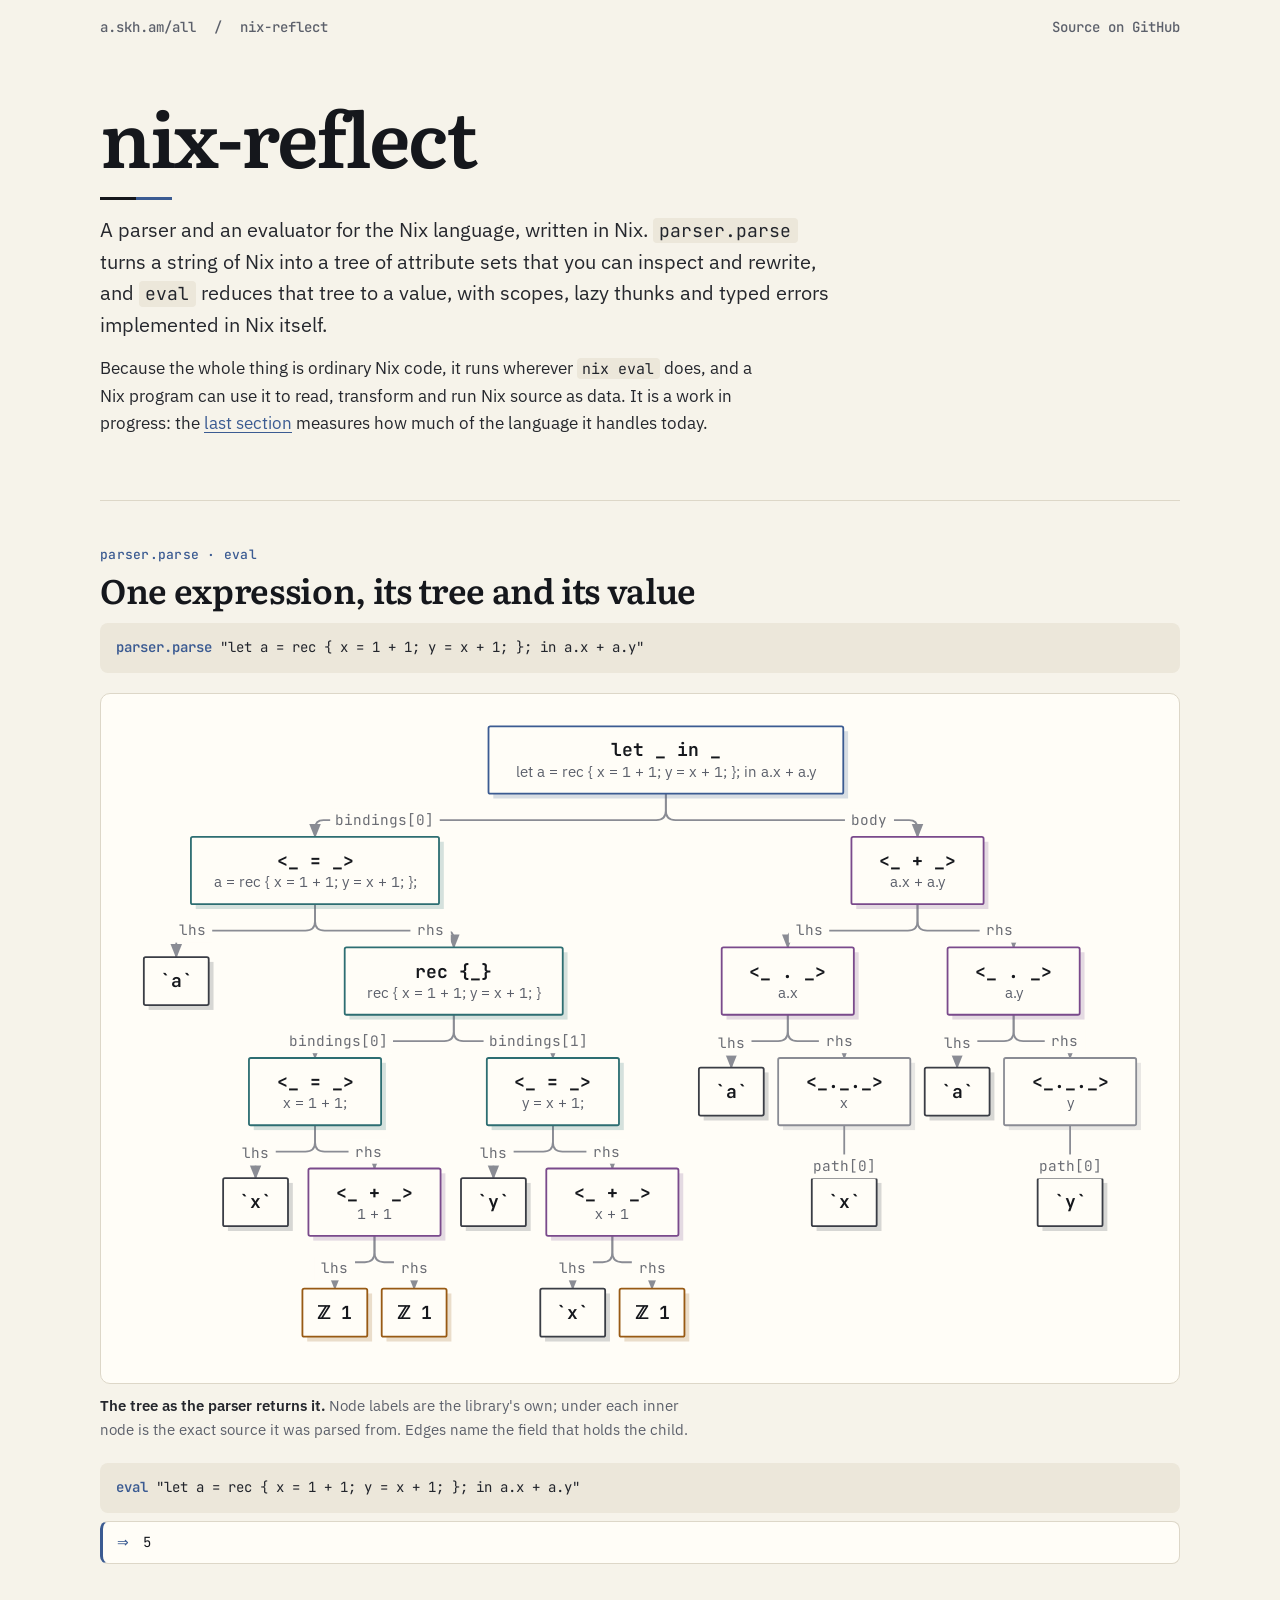
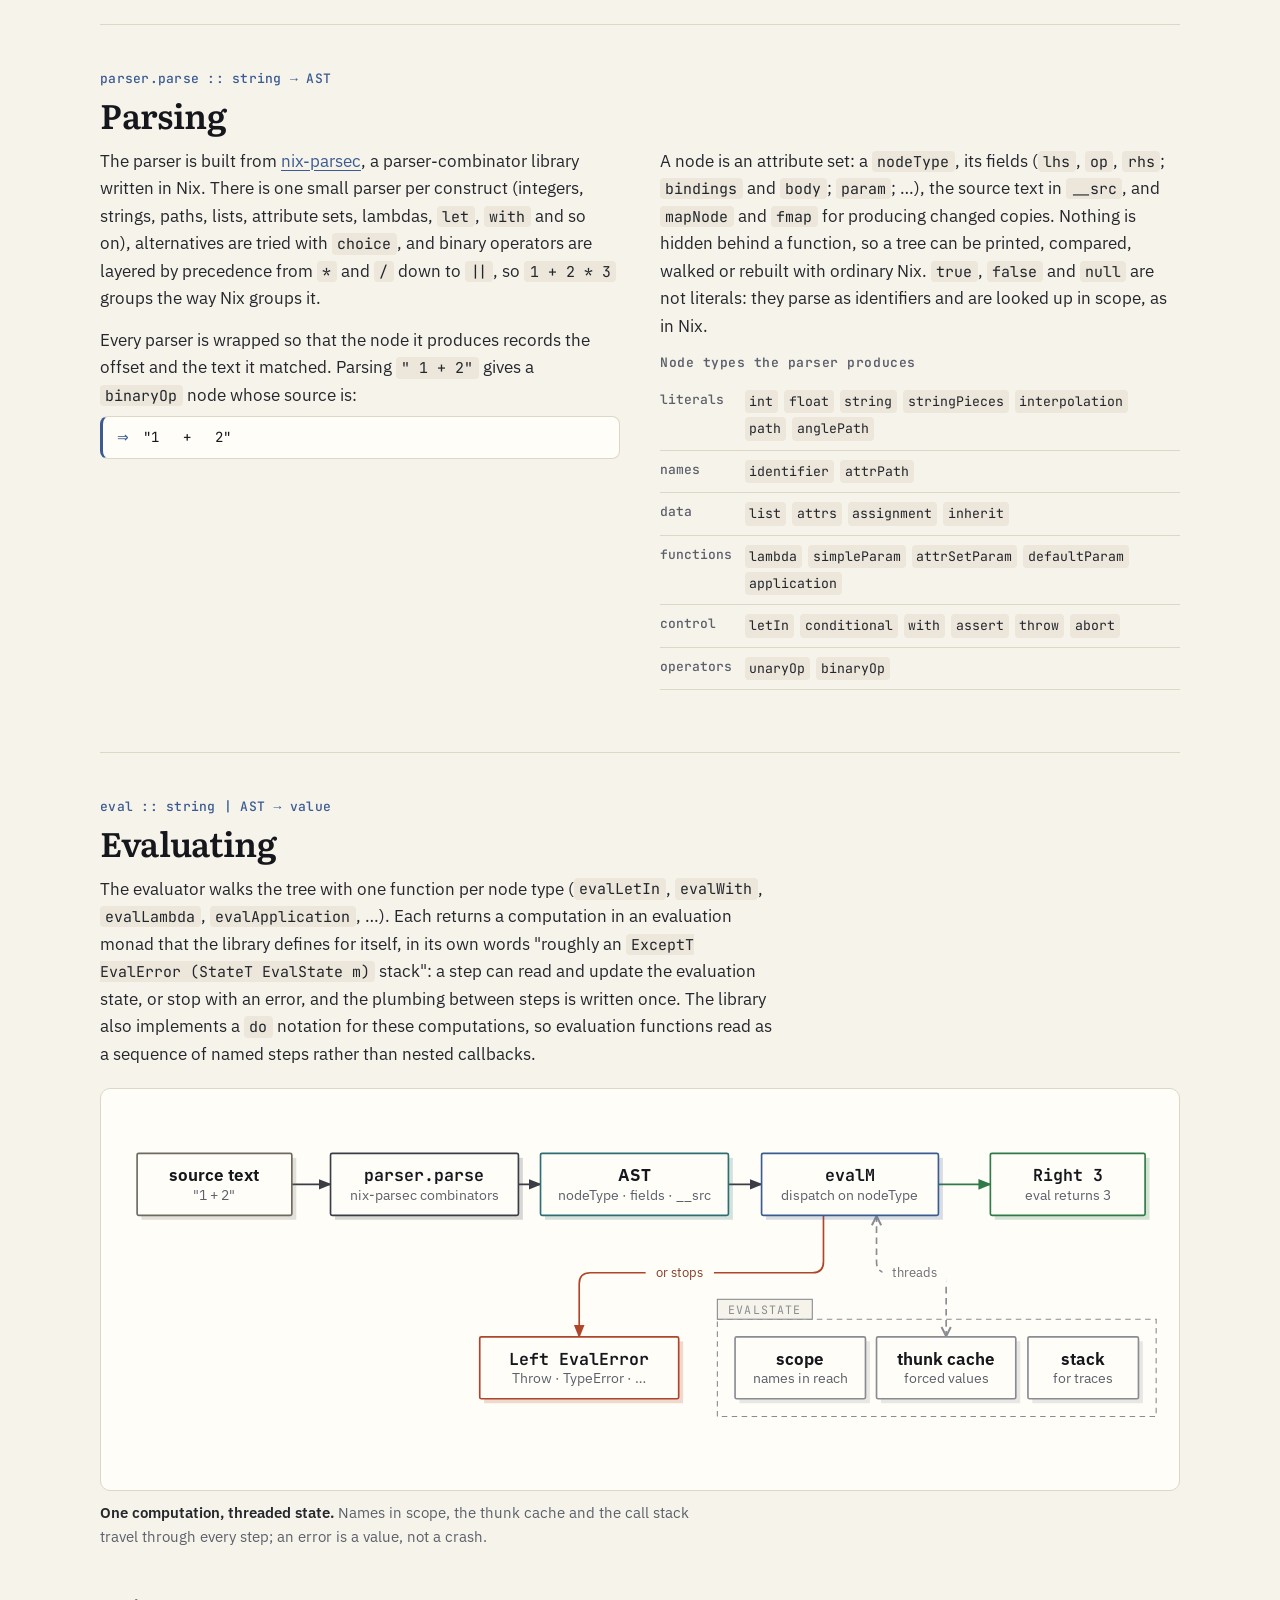
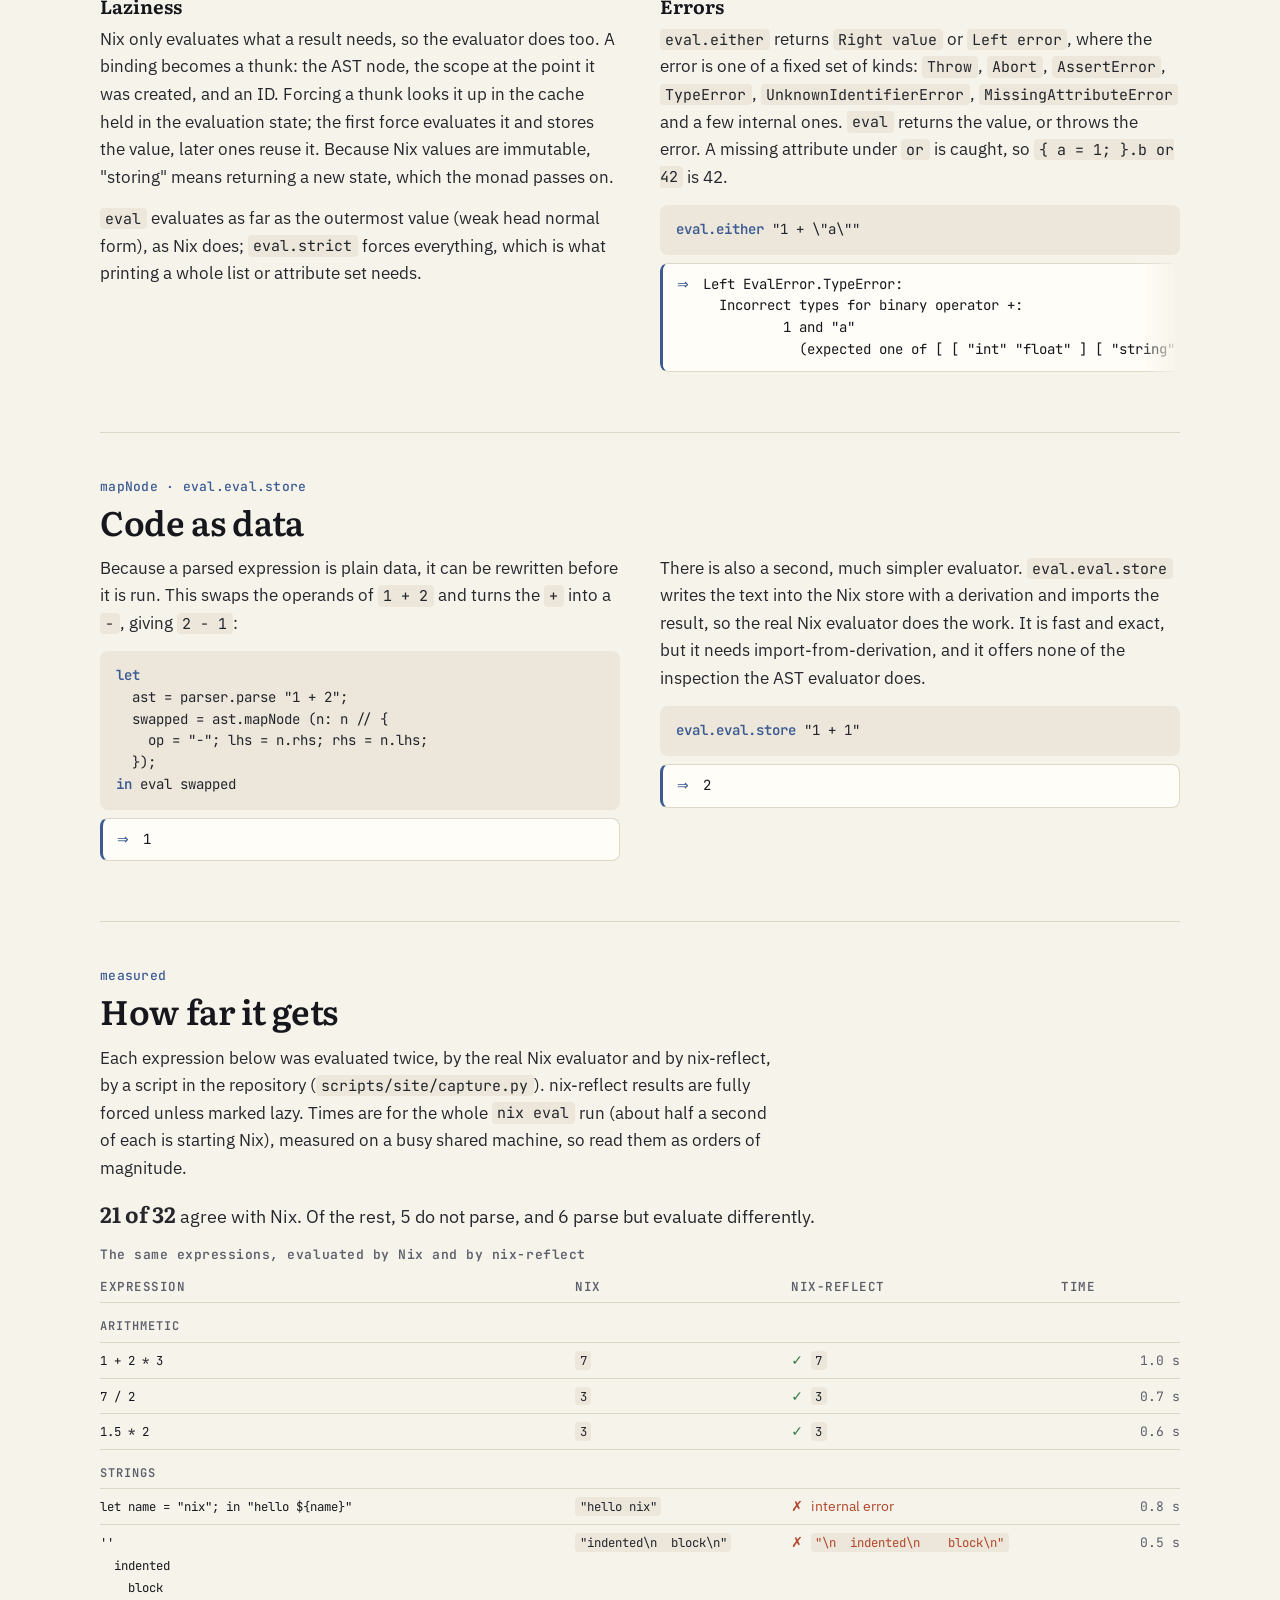
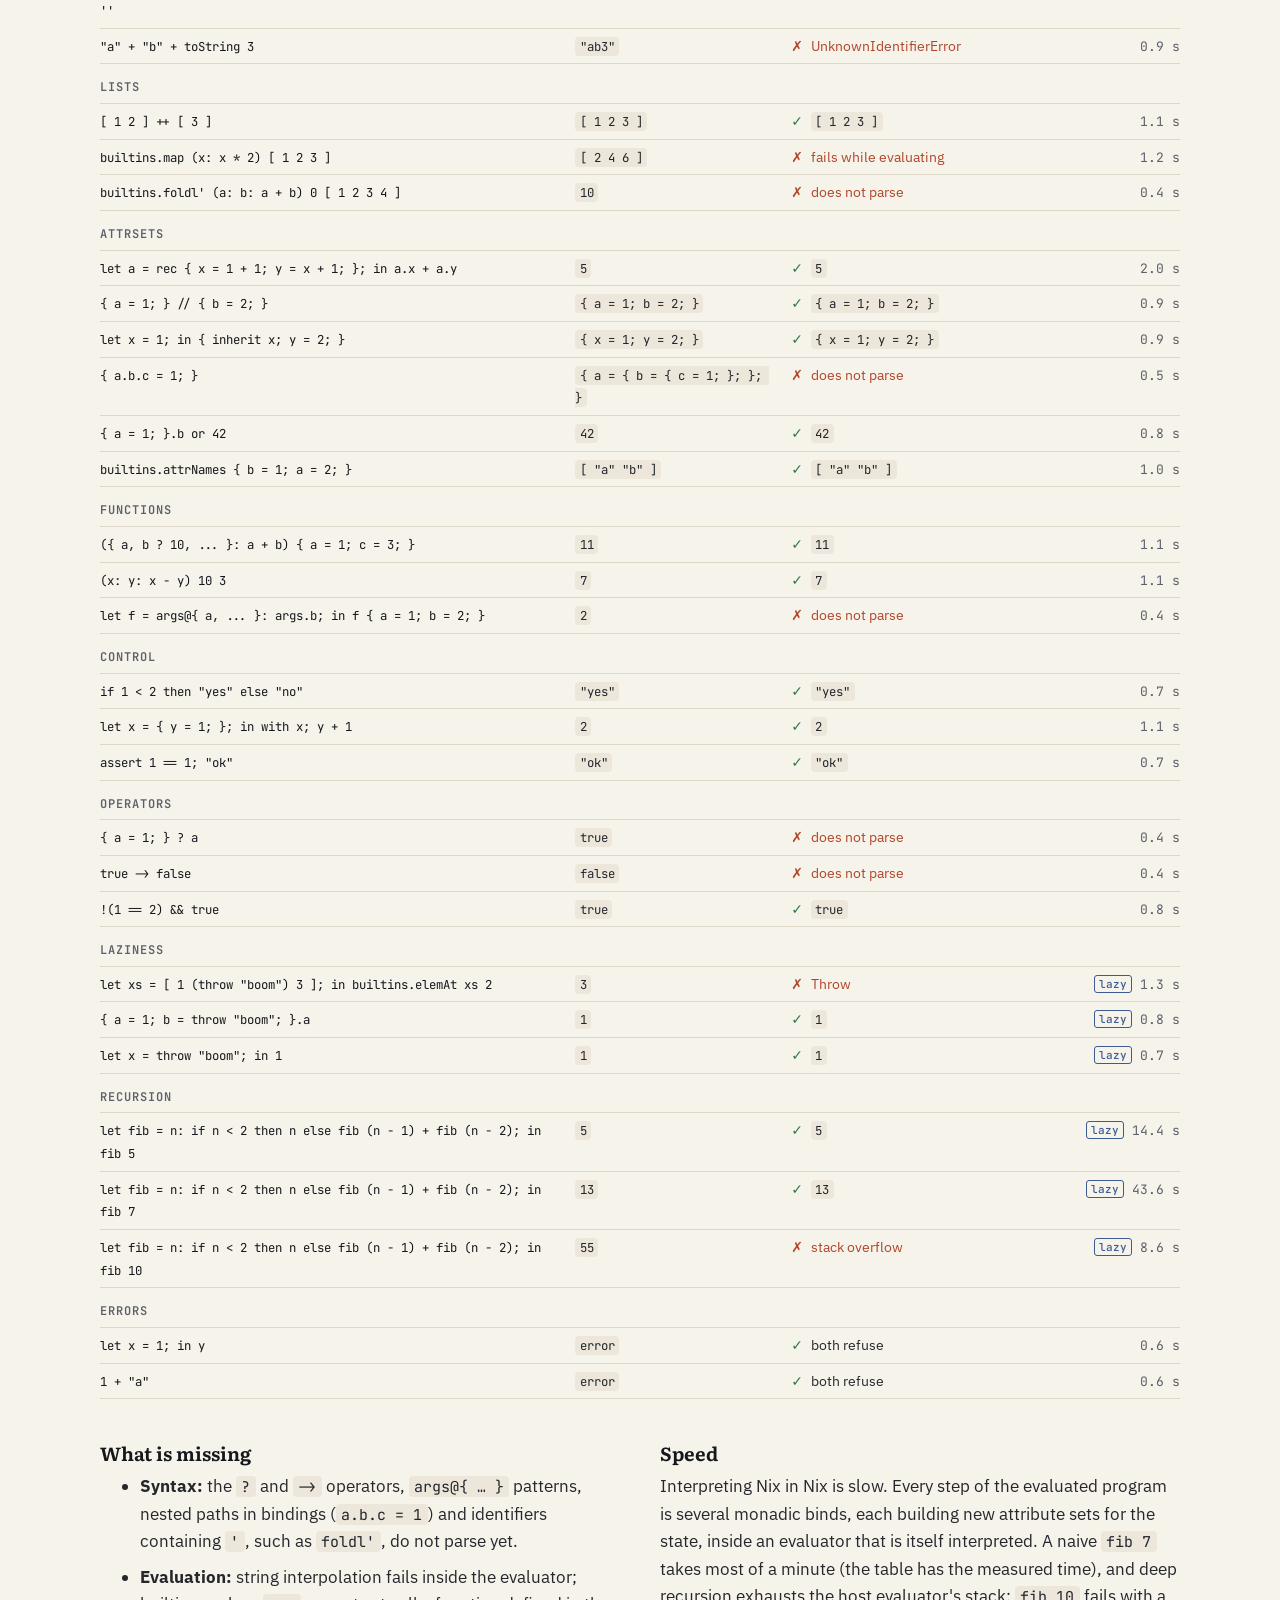
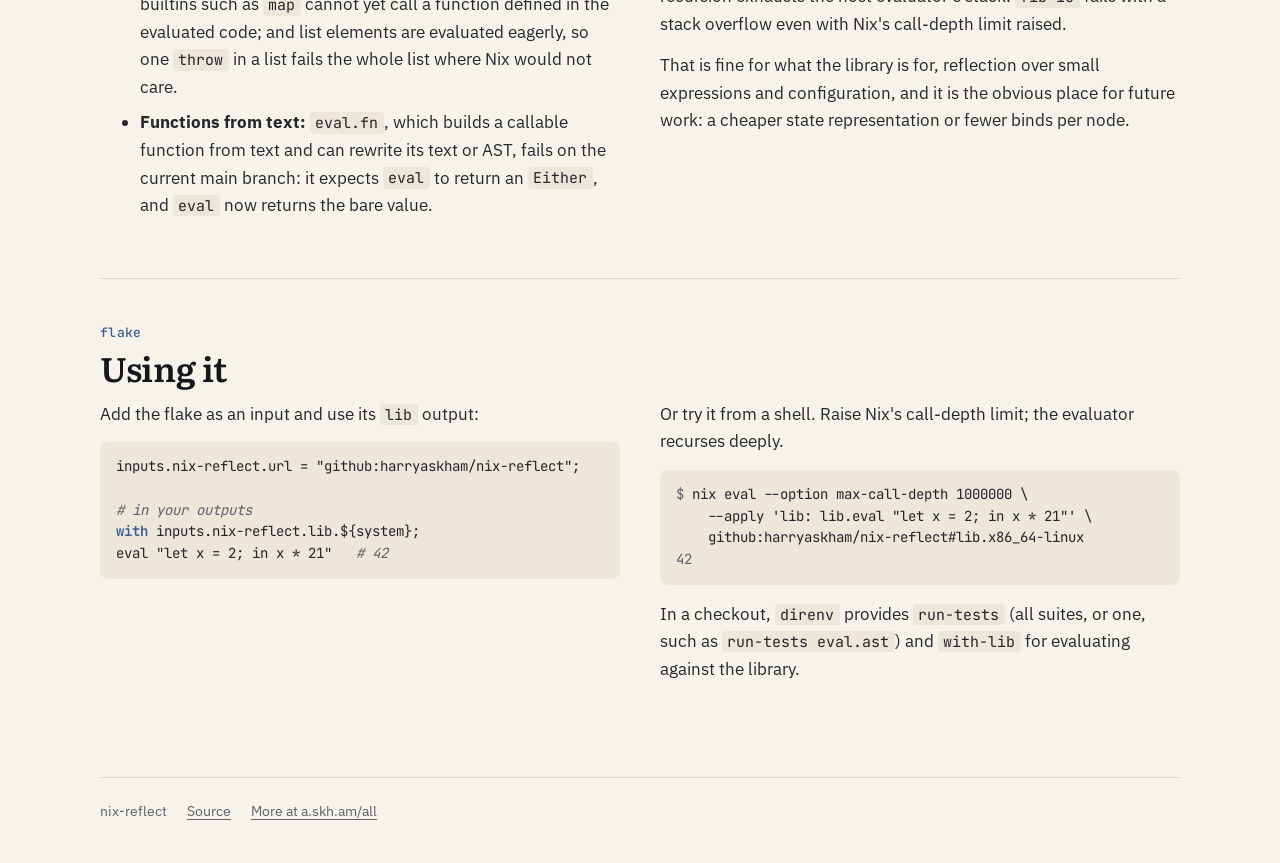
==== commit 0757cc86: "site: re-measure the probe on a quieter machine; say how times were taken" ====
--- a/site/index.html
+++ b/site/index.html
@@ -231,7 +231,7 @@
 <section class="part" aria-labelledby="status">
   <p class="api">measured</p>
   <h2 id="status">How far it gets</h2>
-  <p>Each expression below was evaluated twice, by the real Nix evaluator and by nix-reflect, by a script in the repository (<code>scripts/site/capture.py</code>). nix-reflect results are fully forced unless marked lazy. Times are for the whole <code>nix eval</code> run, so about half a second of each is starting Nix.</p>
+  <p>Each expression below was evaluated twice, by the real Nix evaluator and by nix-reflect, by a script in the repository (<code>scripts/site/capture.py</code>). nix-reflect results are fully forced unless marked lazy. Times are for the whole <code>nix eval</code> run (about half a second of each is starting Nix), measured on a busy shared machine, so read them as orders of magnitude.</p>
   <!-- gen:summary -->
 <p class="sum"><b>21 of 32</b> agree with Nix. Of the rest, 5 do not parse, and 6 parse but evaluate differently.</p>
 <!-- /gen -->
@@ -243,50 +243,50 @@
 <thead><tr><th scope="col">Expression</th><th scope="col">Nix</th><th scope="col">nix-reflect</th><th scope="col">Time</th></tr></thead>
 <tbody>
 <tr class="grp"><th colspan="4" scope="rowgroup">arithmetic</th></tr>
-<tr class="same"><td data-label="Expression"><code>1 + 2 * 3</code></td><td data-label="Nix"><code>7</code></td><td class="v" data-label="nix-reflect"><span class="mark" aria-label="matches">✓</span> <code>7</code></td><td class="t" data-label="Time">1.2 s</td></tr>
-<tr class="same"><td data-label="Expression"><code>7 / 2</code></td><td data-label="Nix"><code>3</code></td><td class="v" data-label="nix-reflect"><span class="mark" aria-label="matches">✓</span> <code>3</code></td><td class="t" data-label="Time">0.8 s</td></tr>
-<tr class="same"><td data-label="Expression"><code>1.5 * 2</code></td><td data-label="Nix"><code>3</code></td><td class="v" data-label="nix-reflect"><span class="mark" aria-label="matches">✓</span> <code>3</code></td><td class="t" data-label="Time">0.8 s</td></tr>
+<tr class="same"><td data-label="Expression"><code>1 + 2 * 3</code></td><td data-label="Nix"><code>7</code></td><td class="v" data-label="nix-reflect"><span class="mark" aria-label="matches">✓</span> <code>7</code></td><td class="t" data-label="Time">1.0 s</td></tr>
+<tr class="same"><td data-label="Expression"><code>7 / 2</code></td><td data-label="Nix"><code>3</code></td><td class="v" data-label="nix-reflect"><span class="mark" aria-label="matches">✓</span> <code>3</code></td><td class="t" data-label="Time">0.7 s</td></tr>
+<tr class="same"><td data-label="Expression"><code>1.5 * 2</code></td><td data-label="Nix"><code>3</code></td><td class="v" data-label="nix-reflect"><span class="mark" aria-label="matches">✓</span> <code>3</code></td><td class="t" data-label="Time">0.6 s</td></tr>
 <tr class="grp"><th colspan="4" scope="rowgroup">strings</th></tr>
-<tr class="diff"><td data-label="Expression"><code>let name = &quot;nix&quot;; in &quot;hello ${name}&quot;</code></td><td data-label="Nix"><code>&quot;hello nix&quot;</code></td><td class="v" data-label="nix-reflect"><span class="mark" aria-label="differs">✗</span> internal error</td><td class="t" data-label="Time">1.1 s</td></tr>
+<tr class="diff"><td data-label="Expression"><code>let name = &quot;nix&quot;; in &quot;hello ${name}&quot;</code></td><td data-label="Nix"><code>&quot;hello nix&quot;</code></td><td class="v" data-label="nix-reflect"><span class="mark" aria-label="differs">✗</span> internal error</td><td class="t" data-label="Time">0.8 s</td></tr>
 <tr class="diff"><td data-label="Expression"><code>&#x27;&#x27;
   indented
     block
-&#x27;&#x27;</code></td><td data-label="Nix"><code>&quot;indented\n  block\n&quot;</code></td><td class="v" data-label="nix-reflect"><span class="mark" aria-label="differs">✗</span> <code>&quot;\n  indented\n    block\n&quot;</code></td><td class="t" data-label="Time">0.6 s</td></tr>
-<tr class="diff"><td data-label="Expression"><code>&quot;a&quot; + &quot;b&quot; + toString 3</code></td><td data-label="Nix"><code>&quot;ab3&quot;</code></td><td class="v" data-label="nix-reflect"><span class="mark" aria-label="differs">✗</span> UnknownIdentifierError</td><td class="t" data-label="Time">1.4 s</td></tr>
+&#x27;&#x27;</code></td><td data-label="Nix"><code>&quot;indented\n  block\n&quot;</code></td><td class="v" data-label="nix-reflect"><span class="mark" aria-label="differs">✗</span> <code>&quot;\n  indented\n    block\n&quot;</code></td><td class="t" data-label="Time">0.5 s</td></tr>
+<tr class="diff"><td data-label="Expression"><code>&quot;a&quot; + &quot;b&quot; + toString 3</code></td><td data-label="Nix"><code>&quot;ab3&quot;</code></td><td class="v" data-label="nix-reflect"><span class="mark" aria-label="differs">✗</span> UnknownIdentifierError</td><td class="t" data-label="Time">0.9 s</td></tr>
 <tr class="grp"><th colspan="4" scope="rowgroup">lists</th></tr>
-<tr class="same"><td data-label="Expression"><code>[ 1 2 ] ++ [ 3 ]</code></td><td data-label="Nix"><code>[ 1 2 3 ]</code></td><td class="v" data-label="nix-reflect"><span class="mark" aria-label="matches">✓</span> <code>[ 1 2 3 ]</code></td><td class="t" data-label="Time">1.3 s</td></tr>
-<tr class="diff"><td data-label="Expression"><code>builtins.map (x: x * 2) [ 1 2 3 ]</code></td><td data-label="Nix"><code>[ 2 4 6 ]</code></td><td class="v" data-label="nix-reflect"><span class="mark" aria-label="differs">✗</span> fails while evaluating</td><td class="t" data-label="Time">1.5 s</td></tr>
-<tr class="diff"><td data-label="Expression"><code>builtins.foldl&#x27; (a: b: a + b) 0 [ 1 2 3 4 ]</code></td><td data-label="Nix"><code>10</code></td><td class="v" data-label="nix-reflect"><span class="mark" aria-label="differs">✗</span> does not parse</td><td class="t" data-label="Time">0.6 s</td></tr>
+<tr class="same"><td data-label="Expression"><code>[ 1 2 ] ++ [ 3 ]</code></td><td data-label="Nix"><code>[ 1 2 3 ]</code></td><td class="v" data-label="nix-reflect"><span class="mark" aria-label="matches">✓</span> <code>[ 1 2 3 ]</code></td><td class="t" data-label="Time">1.1 s</td></tr>
+<tr class="diff"><td data-label="Expression"><code>builtins.map (x: x * 2) [ 1 2 3 ]</code></td><td data-label="Nix"><code>[ 2 4 6 ]</code></td><td class="v" data-label="nix-reflect"><span class="mark" aria-label="differs">✗</span> fails while evaluating</td><td class="t" data-label="Time">1.2 s</td></tr>
+<tr class="diff"><td data-label="Expression"><code>builtins.foldl&#x27; (a: b: a + b) 0 [ 1 2 3 4 ]</code></td><td data-label="Nix"><code>10</code></td><td class="v" data-label="nix-reflect"><span class="mark" aria-label="differs">✗</span> does not parse</td><td class="t" data-label="Time">0.4 s</td></tr>
 <tr class="grp"><th colspan="4" scope="rowgroup">attrsets</th></tr>
-<tr class="same"><td data-label="Expression"><code>let a = rec { x = 1 + 1; y = x + 1; }; in a.x + a.y</code></td><td data-label="Nix"><code>5</code></td><td class="v" data-label="nix-reflect"><span class="mark" aria-label="matches">✓</span> <code>5</code></td><td class="t" data-label="Time">3.6 s</td></tr>
-<tr class="same"><td data-label="Expression"><code>{ a = 1; } // { b = 2; }</code></td><td data-label="Nix"><code>{ a = 1; b = 2; }</code></td><td class="v" data-label="nix-reflect"><span class="mark" aria-label="matches">✓</span> <code>{ a = 1; b = 2; }</code></td><td class="t" data-label="Time">1.1 s</td></tr>
-<tr class="same"><td data-label="Expression"><code>let x = 1; in { inherit x; y = 2; }</code></td><td data-label="Nix"><code>{ x = 1; y = 2; }</code></td><td class="v" data-label="nix-reflect"><span class="mark" aria-label="matches">✓</span> <code>{ x = 1; y = 2; }</code></td><td class="t" data-label="Time">1.2 s</td></tr>
-<tr class="diff"><td data-label="Expression"><code>{ a.b.c = 1; }</code></td><td data-label="Nix"><code>{ a = { b = { c = 1; }; }; }</code></td><td class="v" data-label="nix-reflect"><span class="mark" aria-label="differs">✗</span> does not parse</td><td class="t" data-label="Time">0.6 s</td></tr>
-<tr class="same"><td data-label="Expression"><code>{ a = 1; }.b or 42</code></td><td data-label="Nix"><code>42</code></td><td class="v" data-label="nix-reflect"><span class="mark" aria-label="matches">✓</span> <code>42</code></td><td class="t" data-label="Time">1.0 s</td></tr>
-<tr class="same"><td data-label="Expression"><code>builtins.attrNames { b = 1; a = 2; }</code></td><td data-label="Nix"><code>[ &quot;a&quot; &quot;b&quot; ]</code></td><td class="v" data-label="nix-reflect"><span class="mark" aria-label="matches">✓</span> <code>[ &quot;a&quot; &quot;b&quot; ]</code></td><td class="t" data-label="Time">1.3 s</td></tr>
+<tr class="same"><td data-label="Expression"><code>let a = rec { x = 1 + 1; y = x + 1; }; in a.x + a.y</code></td><td data-label="Nix"><code>5</code></td><td class="v" data-label="nix-reflect"><span class="mark" aria-label="matches">✓</span> <code>5</code></td><td class="t" data-label="Time">2.0 s</td></tr>
+<tr class="same"><td data-label="Expression"><code>{ a = 1; } // { b = 2; }</code></td><td data-label="Nix"><code>{ a = 1; b = 2; }</code></td><td class="v" data-label="nix-reflect"><span class="mark" aria-label="matches">✓</span> <code>{ a = 1; b = 2; }</code></td><td class="t" data-label="Time">0.9 s</td></tr>
+<tr class="same"><td data-label="Expression"><code>let x = 1; in { inherit x; y = 2; }</code></td><td data-label="Nix"><code>{ x = 1; y = 2; }</code></td><td class="v" data-label="nix-reflect"><span class="mark" aria-label="matches">✓</span> <code>{ x = 1; y = 2; }</code></td><td class="t" data-label="Time">0.9 s</td></tr>
+<tr class="diff"><td data-label="Expression"><code>{ a.b.c = 1; }</code></td><td data-label="Nix"><code>{ a = { b = { c = 1; }; }; }</code></td><td class="v" data-label="nix-reflect"><span class="mark" aria-label="differs">✗</span> does not parse</td><td class="t" data-label="Time">0.5 s</td></tr>
+<tr class="same"><td data-label="Expression"><code>{ a = 1; }.b or 42</code></td><td data-label="Nix"><code>42</code></td><td class="v" data-label="nix-reflect"><span class="mark" aria-label="matches">✓</span> <code>42</code></td><td class="t" data-label="Time">0.8 s</td></tr>
+<tr class="same"><td data-label="Expression"><code>builtins.attrNames { b = 1; a = 2; }</code></td><td data-label="Nix"><code>[ &quot;a&quot; &quot;b&quot; ]</code></td><td class="v" data-label="nix-reflect"><span class="mark" aria-label="matches">✓</span> <code>[ &quot;a&quot; &quot;b&quot; ]</code></td><td class="t" data-label="Time">1.0 s</td></tr>
 <tr class="grp"><th colspan="4" scope="rowgroup">functions</th></tr>
-<tr class="same"><td data-label="Expression"><code>({ a, b ? 10, ... }: a + b) { a = 1; c = 3; }</code></td><td data-label="Nix"><code>11</code></td><td class="v" data-label="nix-reflect"><span class="mark" aria-label="matches">✓</span> <code>11</code></td><td class="t" data-label="Time">1.8 s</td></tr>
-<tr class="same"><td data-label="Expression"><code>(x: y: x - y) 10 3</code></td><td data-label="Nix"><code>7</code></td><td class="v" data-label="nix-reflect"><span class="mark" aria-label="matches">✓</span> <code>7</code></td><td class="t" data-label="Time">2.1 s</td></tr>
-<tr class="diff"><td data-label="Expression"><code>let f = args@{ a, ... }: args.b; in f { a = 1; b = 2; }</code></td><td data-label="Nix"><code>2</code></td><td class="v" data-label="nix-reflect"><span class="mark" aria-label="differs">✗</span> does not parse</td><td class="t" data-label="Time">0.7 s</td></tr>
+<tr class="same"><td data-label="Expression"><code>({ a, b ? 10, ... }: a + b) { a = 1; c = 3; }</code></td><td data-label="Nix"><code>11</code></td><td class="v" data-label="nix-reflect"><span class="mark" aria-label="matches">✓</span> <code>11</code></td><td class="t" data-label="Time">1.1 s</td></tr>
+<tr class="same"><td data-label="Expression"><code>(x: y: x - y) 10 3</code></td><td data-label="Nix"><code>7</code></td><td class="v" data-label="nix-reflect"><span class="mark" aria-label="matches">✓</span> <code>7</code></td><td class="t" data-label="Time">1.1 s</td></tr>
+<tr class="diff"><td data-label="Expression"><code>let f = args@{ a, ... }: args.b; in f { a = 1; b = 2; }</code></td><td data-label="Nix"><code>2</code></td><td class="v" data-label="nix-reflect"><span class="mark" aria-label="differs">✗</span> does not parse</td><td class="t" data-label="Time">0.4 s</td></tr>
 <tr class="grp"><th colspan="4" scope="rowgroup">control</th></tr>
-<tr class="same"><td data-label="Expression"><code>if 1 &lt; 2 then &quot;yes&quot; else &quot;no&quot;</code></td><td data-label="Nix"><code>&quot;yes&quot;</code></td><td class="v" data-label="nix-reflect"><span class="mark" aria-label="matches">✓</span> <code>&quot;yes&quot;</code></td><td class="t" data-label="Time">1.2 s</td></tr>
-<tr class="same"><td data-label="Expression"><code>let x = { y = 1; }; in with x; y + 1</code></td><td data-label="Nix"><code>2</code></td><td class="v" data-label="nix-reflect"><span class="mark" aria-label="matches">✓</span> <code>2</code></td><td class="t" data-label="Time">1.3 s</td></tr>
-<tr class="same"><td data-label="Expression"><code>assert 1 == 1; &quot;ok&quot;</code></td><td data-label="Nix"><code>&quot;ok&quot;</code></td><td class="v" data-label="nix-reflect"><span class="mark" aria-label="matches">✓</span> <code>&quot;ok&quot;</code></td><td class="t" data-label="Time">1.0 s</td></tr>
+<tr class="same"><td data-label="Expression"><code>if 1 &lt; 2 then &quot;yes&quot; else &quot;no&quot;</code></td><td data-label="Nix"><code>&quot;yes&quot;</code></td><td class="v" data-label="nix-reflect"><span class="mark" aria-label="matches">✓</span> <code>&quot;yes&quot;</code></td><td class="t" data-label="Time">0.7 s</td></tr>
+<tr class="same"><td data-label="Expression"><code>let x = { y = 1; }; in with x; y + 1</code></td><td data-label="Nix"><code>2</code></td><td class="v" data-label="nix-reflect"><span class="mark" aria-label="matches">✓</span> <code>2</code></td><td class="t" data-label="Time">1.1 s</td></tr>
+<tr class="same"><td data-label="Expression"><code>assert 1 == 1; &quot;ok&quot;</code></td><td data-label="Nix"><code>&quot;ok&quot;</code></td><td class="v" data-label="nix-reflect"><span class="mark" aria-label="matches">✓</span> <code>&quot;ok&quot;</code></td><td class="t" data-label="Time">0.7 s</td></tr>
 <tr class="grp"><th colspan="4" scope="rowgroup">operators</th></tr>
-<tr class="diff"><td data-label="Expression"><code>{ a = 1; } ? a</code></td><td data-label="Nix"><code>true</code></td><td class="v" data-label="nix-reflect"><span class="mark" aria-label="differs">✗</span> does not parse</td><td class="t" data-label="Time">0.5 s</td></tr>
-<tr class="diff"><td data-label="Expression"><code>true -&gt; false</code></td><td data-label="Nix"><code>false</code></td><td class="v" data-label="nix-reflect"><span class="mark" aria-label="differs">✗</span> does not parse</td><td class="t" data-label="Time">0.5 s</td></tr>
-<tr class="same"><td data-label="Expression"><code>!(1 == 2) &amp;&amp; true</code></td><td data-label="Nix"><code>true</code></td><td class="v" data-label="nix-reflect"><span class="mark" aria-label="matches">✓</span> <code>true</code></td><td class="t" data-label="Time">1.0 s</td></tr>
+<tr class="diff"><td data-label="Expression"><code>{ a = 1; } ? a</code></td><td data-label="Nix"><code>true</code></td><td class="v" data-label="nix-reflect"><span class="mark" aria-label="differs">✗</span> does not parse</td><td class="t" data-label="Time">0.4 s</td></tr>
+<tr class="diff"><td data-label="Expression"><code>true -&gt; false</code></td><td data-label="Nix"><code>false</code></td><td class="v" data-label="nix-reflect"><span class="mark" aria-label="differs">✗</span> does not parse</td><td class="t" data-label="Time">0.4 s</td></tr>
+<tr class="same"><td data-label="Expression"><code>!(1 == 2) &amp;&amp; true</code></td><td data-label="Nix"><code>true</code></td><td class="v" data-label="nix-reflect"><span class="mark" aria-label="matches">✓</span> <code>true</code></td><td class="t" data-label="Time">0.8 s</td></tr>
 <tr class="grp"><th colspan="4" scope="rowgroup">laziness</th></tr>
-<tr class="diff"><td data-label="Expression"><code>let xs = [ 1 (throw &quot;boom&quot;) 3 ]; in builtins.elemAt xs 2</code></td><td data-label="Nix"><code>3</code></td><td class="v" data-label="nix-reflect"><span class="mark" aria-label="differs">✗</span> Throw</td><td class="t" data-label="Time"><span class="mode">lazy</span> 1.6 s</td></tr>
-<tr class="same"><td data-label="Expression"><code>{ a = 1; b = throw &quot;boom&quot;; }.a</code></td><td data-label="Nix"><code>1</code></td><td class="v" data-label="nix-reflect"><span class="mark" aria-label="matches">✓</span> <code>1</code></td><td class="t" data-label="Time"><span class="mode">lazy</span> 1.0 s</td></tr>
-<tr class="same"><td data-label="Expression"><code>let x = throw &quot;boom&quot;; in 1</code></td><td data-label="Nix"><code>1</code></td><td class="v" data-label="nix-reflect"><span class="mark" aria-label="matches">✓</span> <code>1</code></td><td class="t" data-label="Time"><span class="mode">lazy</span> 0.8 s</td></tr>
+<tr class="diff"><td data-label="Expression"><code>let xs = [ 1 (throw &quot;boom&quot;) 3 ]; in builtins.elemAt xs 2</code></td><td data-label="Nix"><code>3</code></td><td class="v" data-label="nix-reflect"><span class="mark" aria-label="differs">✗</span> Throw</td><td class="t" data-label="Time"><span class="mode">lazy</span> 1.3 s</td></tr>
+<tr class="same"><td data-label="Expression"><code>{ a = 1; b = throw &quot;boom&quot;; }.a</code></td><td data-label="Nix"><code>1</code></td><td class="v" data-label="nix-reflect"><span class="mark" aria-label="matches">✓</span> <code>1</code></td><td class="t" data-label="Time"><span class="mode">lazy</span> 0.8 s</td></tr>
+<tr class="same"><td data-label="Expression"><code>let x = throw &quot;boom&quot;; in 1</code></td><td data-label="Nix"><code>1</code></td><td class="v" data-label="nix-reflect"><span class="mark" aria-label="matches">✓</span> <code>1</code></td><td class="t" data-label="Time"><span class="mode">lazy</span> 0.7 s</td></tr>
 <tr class="grp"><th colspan="4" scope="rowgroup">recursion</th></tr>
-<tr class="same"><td data-label="Expression"><code>let fib = n: if n &lt; 2 then n else fib (n - 1) + fib (n - 2); in fib 5</code></td><td data-label="Nix"><code>5</code></td><td class="v" data-label="nix-reflect"><span class="mark" aria-label="matches">✓</span> <code>5</code></td><td class="t" data-label="Time"><span class="mode">lazy</span> 20.5 s</td></tr>
-<tr class="same"><td data-label="Expression"><code>let fib = n: if n &lt; 2 then n else fib (n - 1) + fib (n - 2); in fib 7</code></td><td data-label="Nix"><code>13</code></td><td class="v" data-label="nix-reflect"><span class="mark" aria-label="matches">✓</span> <code>13</code></td><td class="t" data-label="Time"><span class="mode">lazy</span> 48.5 s</td></tr>
-<tr class="diff"><td data-label="Expression"><code>let fib = n: if n &lt; 2 then n else fib (n - 1) + fib (n - 2); in fib 10</code></td><td data-label="Nix"><code>55</code></td><td class="v" data-label="nix-reflect"><span class="mark" aria-label="differs">✗</span> stack overflow</td><td class="t" data-label="Time"><span class="mode">lazy</span> 8.5 s</td></tr>
+<tr class="same"><td data-label="Expression"><code>let fib = n: if n &lt; 2 then n else fib (n - 1) + fib (n - 2); in fib 5</code></td><td data-label="Nix"><code>5</code></td><td class="v" data-label="nix-reflect"><span class="mark" aria-label="matches">✓</span> <code>5</code></td><td class="t" data-label="Time"><span class="mode">lazy</span> 14.4 s</td></tr>
+<tr class="same"><td data-label="Expression"><code>let fib = n: if n &lt; 2 then n else fib (n - 1) + fib (n - 2); in fib 7</code></td><td data-label="Nix"><code>13</code></td><td class="v" data-label="nix-reflect"><span class="mark" aria-label="matches">✓</span> <code>13</code></td><td class="t" data-label="Time"><span class="mode">lazy</span> 43.6 s</td></tr>
+<tr class="diff"><td data-label="Expression"><code>let fib = n: if n &lt; 2 then n else fib (n - 1) + fib (n - 2); in fib 10</code></td><td data-label="Nix"><code>55</code></td><td class="v" data-label="nix-reflect"><span class="mark" aria-label="differs">✗</span> stack overflow</td><td class="t" data-label="Time"><span class="mode">lazy</span> 8.6 s</td></tr>
 <tr class="grp"><th colspan="4" scope="rowgroup">errors</th></tr>
-<tr class="same"><td data-label="Expression"><code>let x = 1; in y</code></td><td data-label="Nix"><code>error</code></td><td class="v" data-label="nix-reflect"><span class="mark" aria-label="matches">✓</span> both refuse</td><td class="t" data-label="Time">0.5 s</td></tr>
-<tr class="same"><td data-label="Expression"><code>1 + &quot;a&quot;</code></td><td data-label="Nix"><code>error</code></td><td class="v" data-label="nix-reflect"><span class="mark" aria-label="matches">✓</span> both refuse</td><td class="t" data-label="Time">0.7 s</td></tr>
+<tr class="same"><td data-label="Expression"><code>let x = 1; in y</code></td><td data-label="Nix"><code>error</code></td><td class="v" data-label="nix-reflect"><span class="mark" aria-label="matches">✓</span> both refuse</td><td class="t" data-label="Time">0.6 s</td></tr>
+<tr class="same"><td data-label="Expression"><code>1 + &quot;a&quot;</code></td><td data-label="Nix"><code>error</code></td><td class="v" data-label="nix-reflect"><span class="mark" aria-label="matches">✓</span> both refuse</td><td class="t" data-label="Time">0.6 s</td></tr>
 </tbody>
 </table>
 <!-- /gen -->
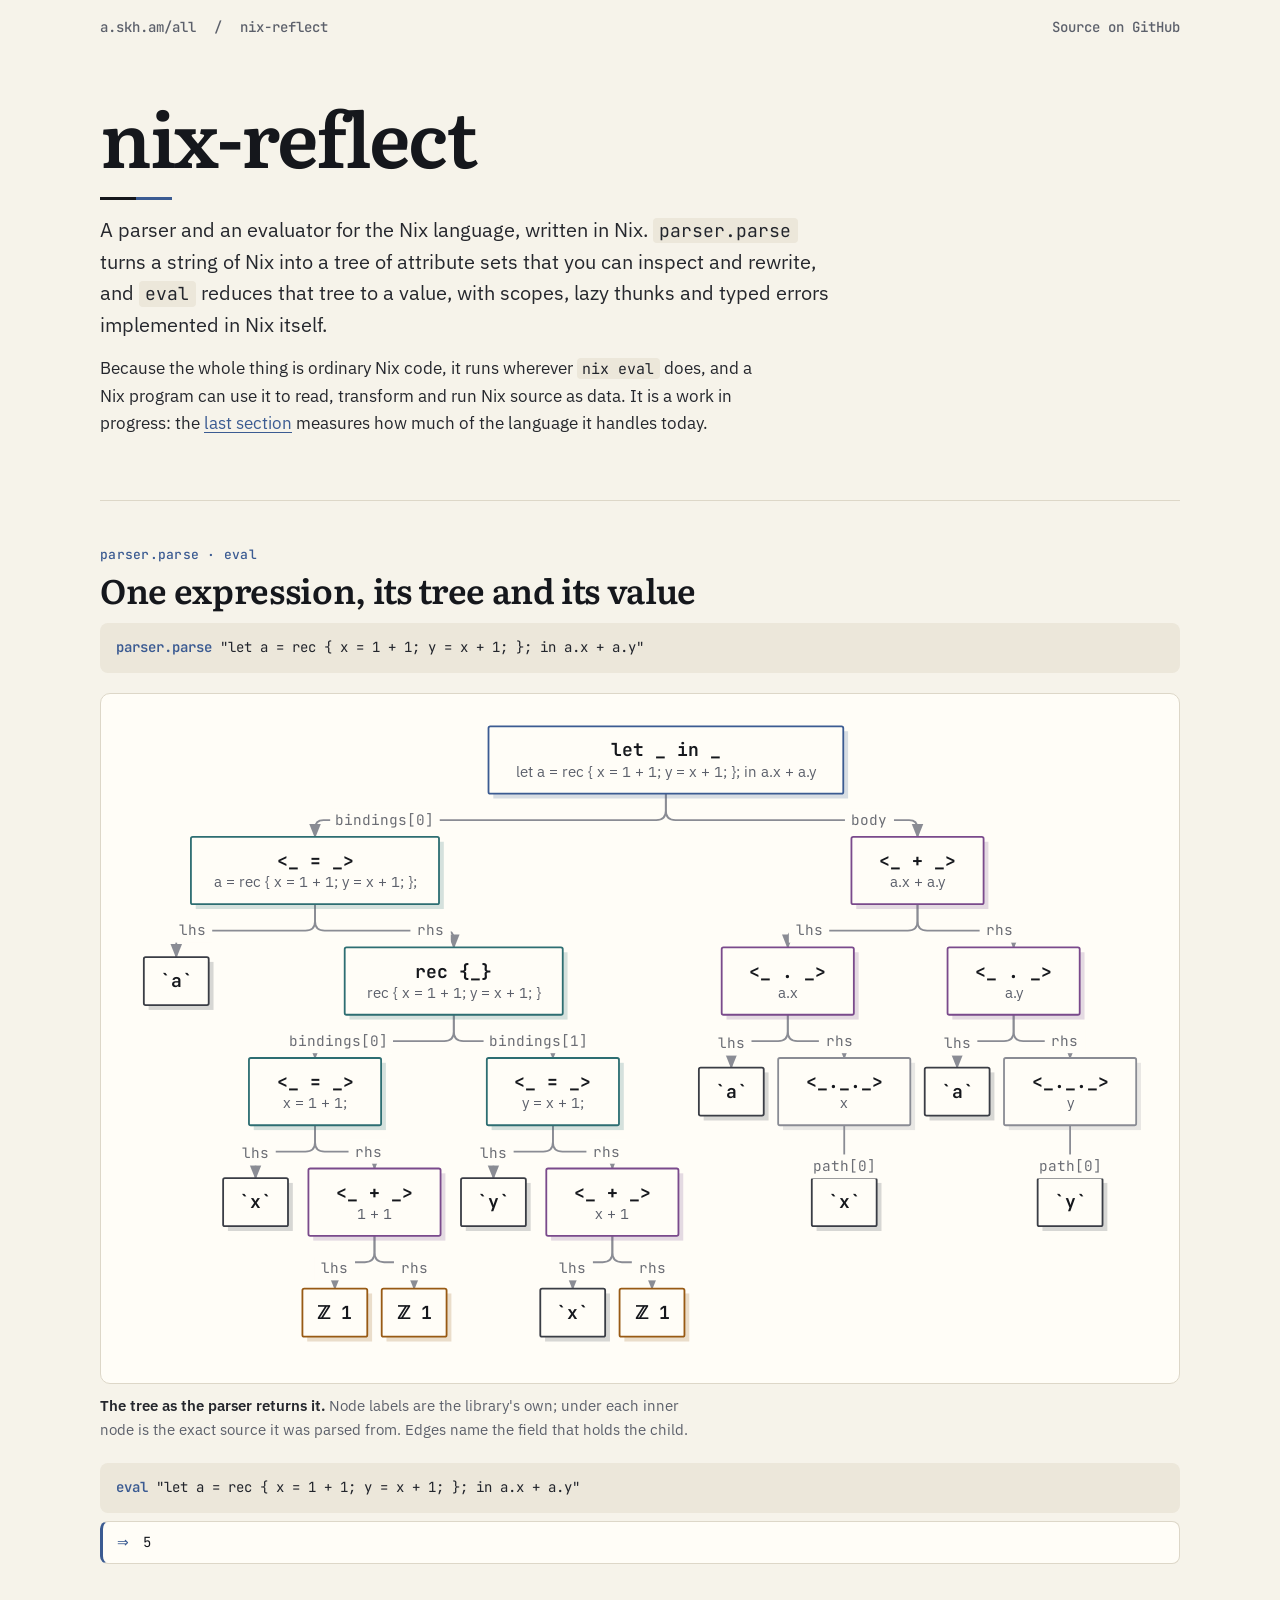
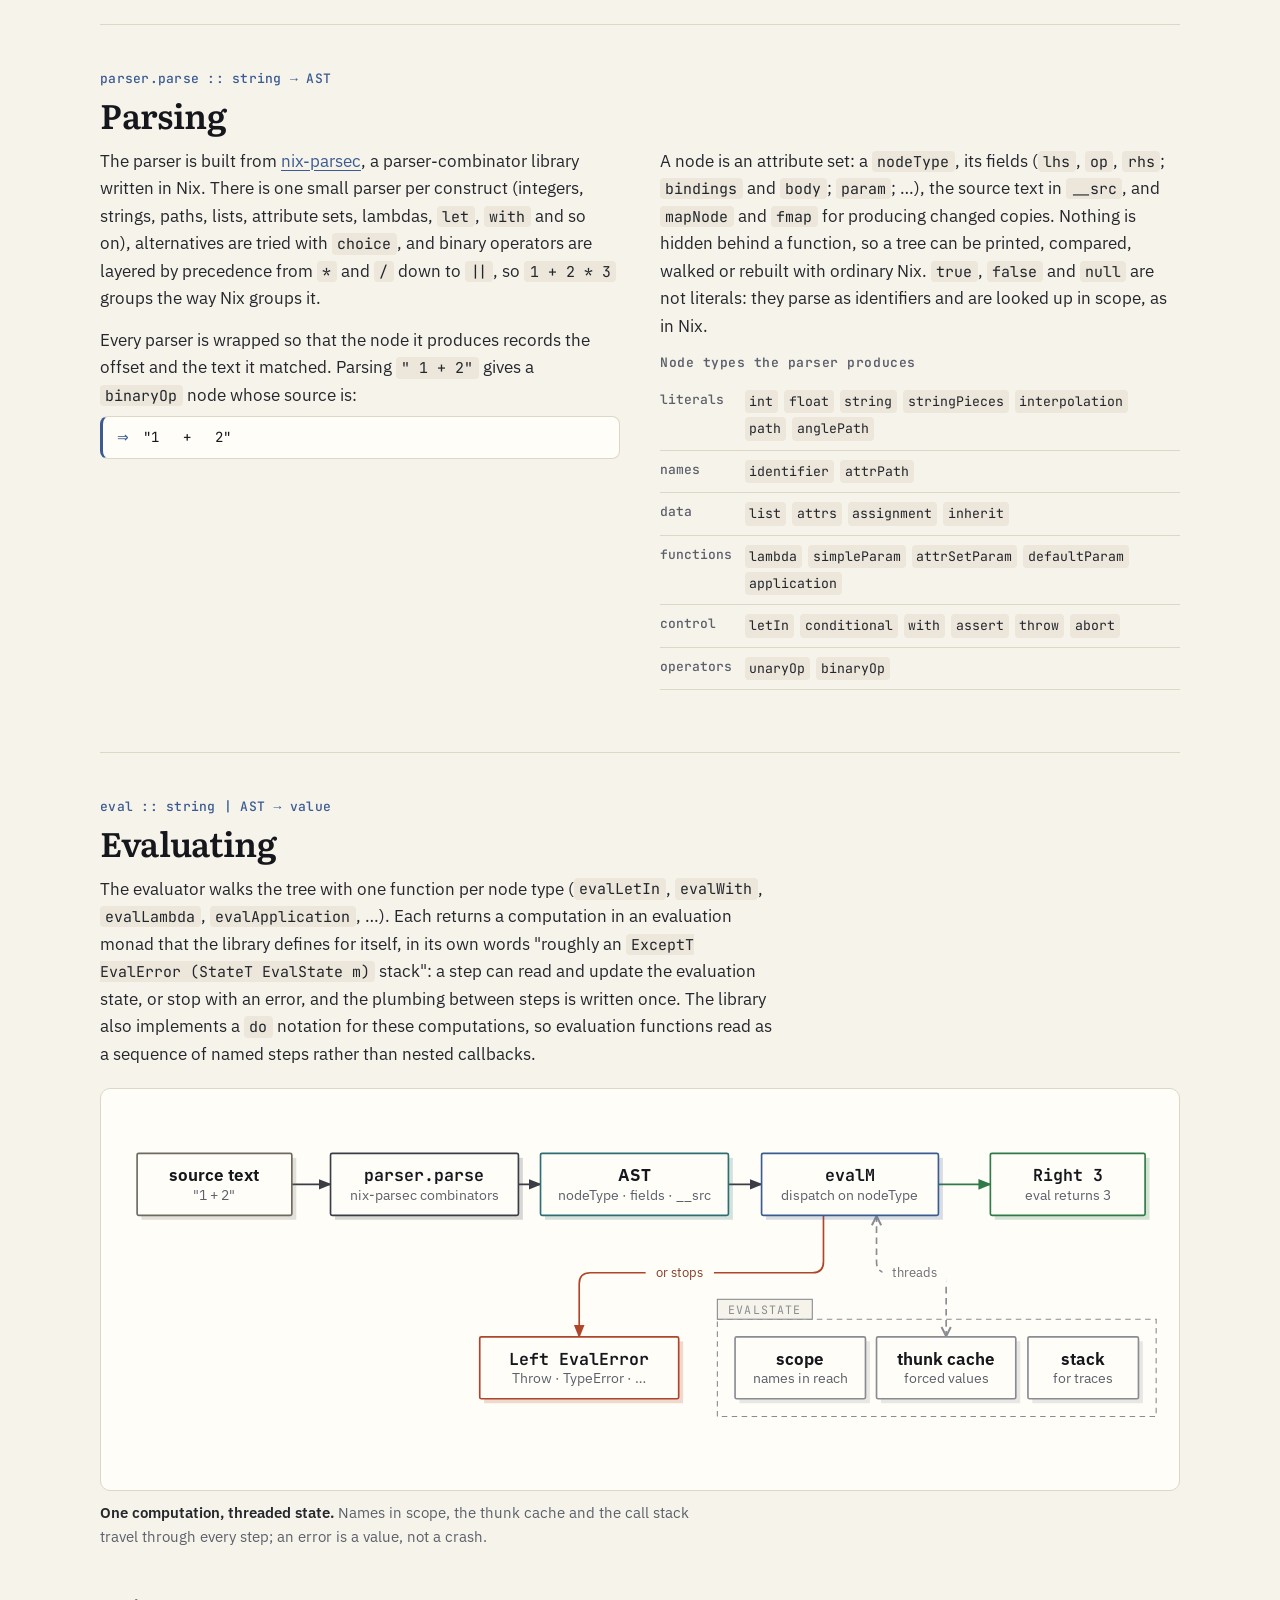
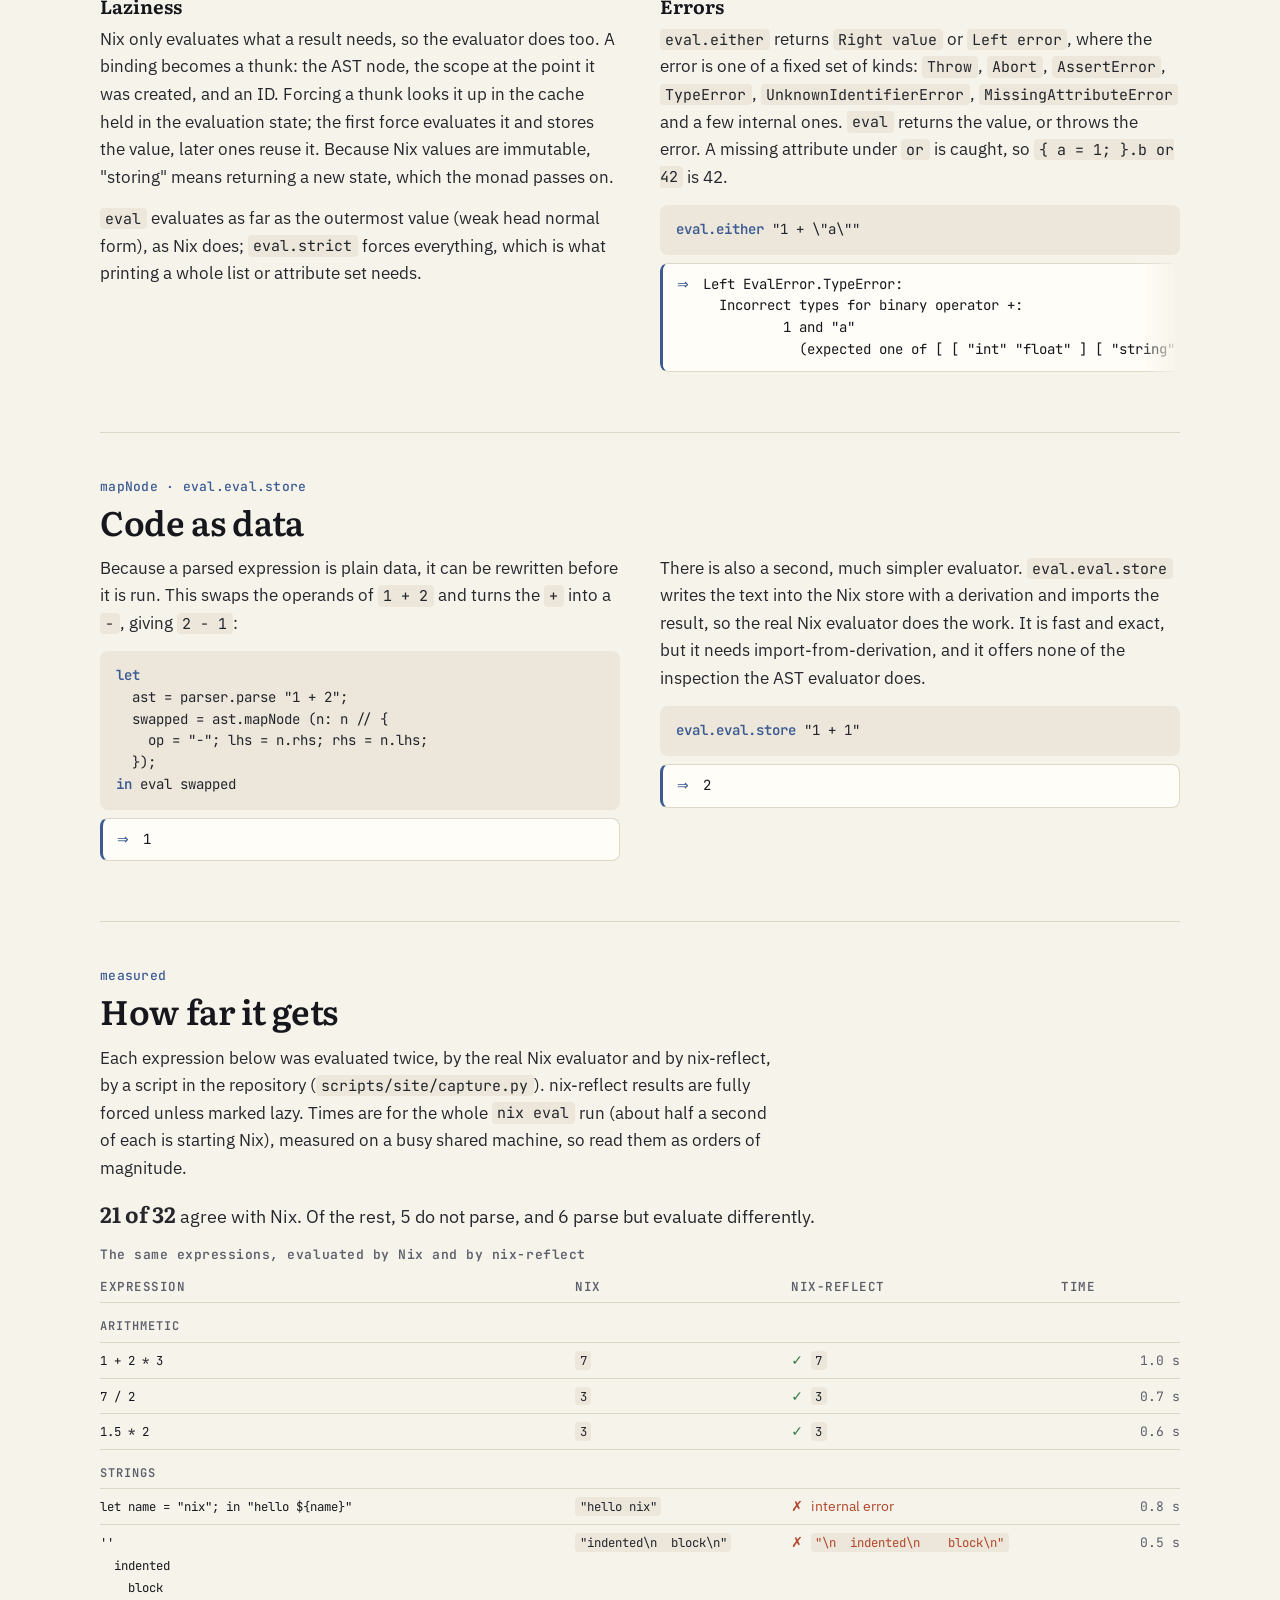
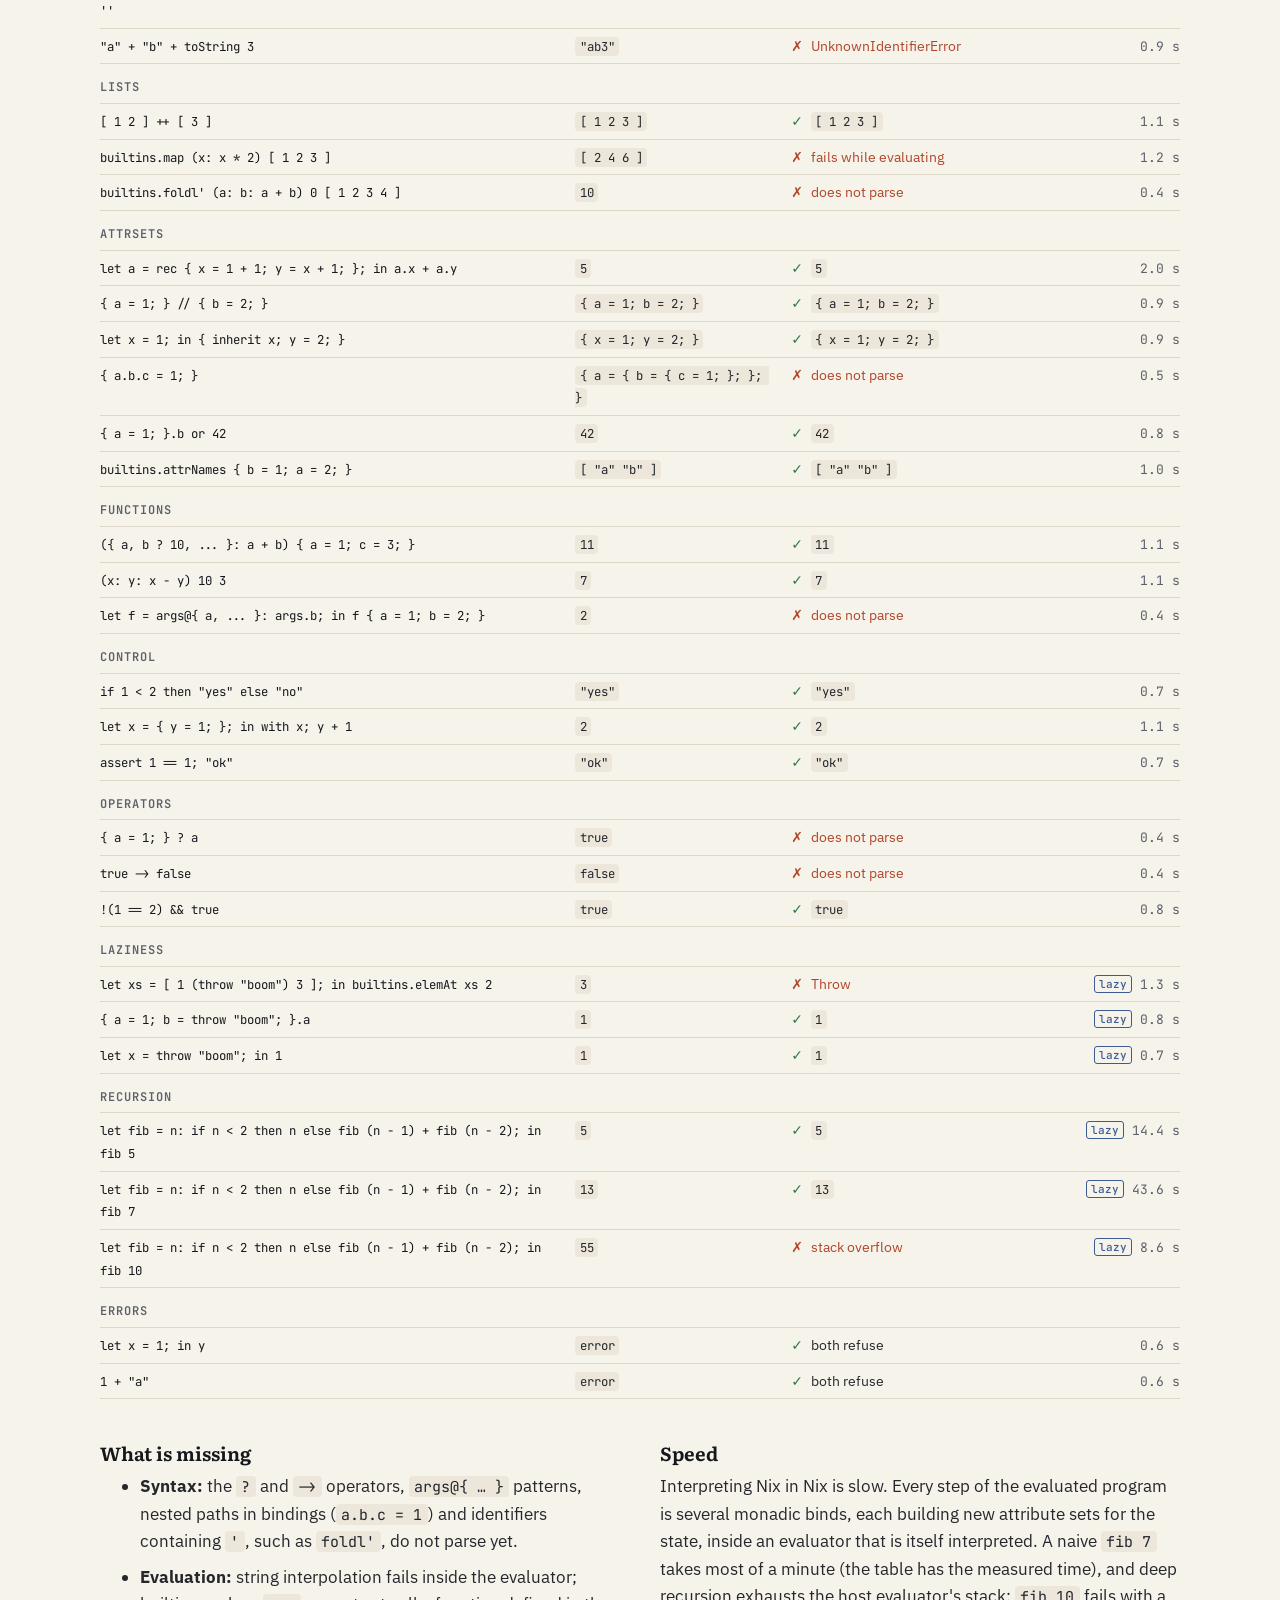
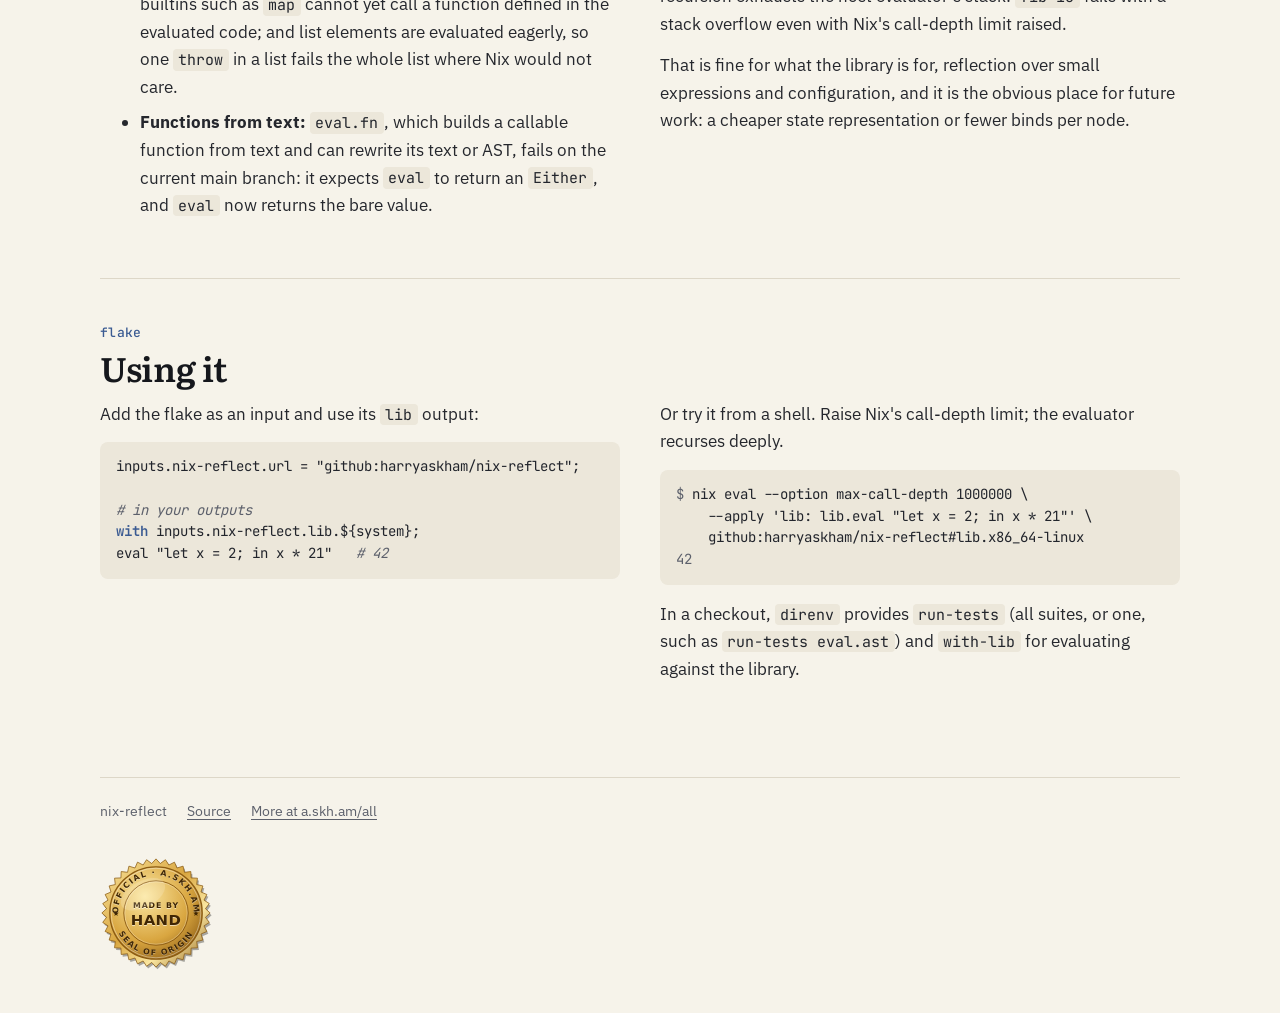
==== commit e051b0a2: "site: made-hand seal in the footer (a.skh.am/made)" ====
--- a/site/index.html
+++ b/site/index.html
@@ -2,6 +2,7 @@
 <html lang="en">
 <head>
 <meta charset="utf-8">
+<meta name="a.skh.am:made" content="hand">
 <meta name="viewport" content="width=device-width,initial-scale=1">
 <title>nix-reflect · a Nix parser and evaluator written in Nix</title>
 <meta name="description" content="nix-reflect is a Nix library that parses Nix source into an inspectable tree and evaluates that tree to a value, with scopes, lazy thunks and typed errors implemented in Nix itself. How it works, and how much of the language it handles today, measured against the real evaluator.">
@@ -336,6 +337,7 @@
   <span>nix-reflect</span>
   <a href="https://github.com/harryaskham/nix-reflect">Source</a>
   <a href="https://a.skh.am/all/">More at a.skh.am/all</a>
+  <div class="skh-made-wrap" style="display:flex;justify-content:flex-start;width:100%;margin:14px 0 4px"><a class="skh-made" data-made="hand" href="https://a.skh.am/made/" title="Made by hand: written by hand, mostly before 2026; since then agents have only cleaned up or fixed bugs" style="display:inline-block;margin:0;padding:0;border:0;background:none;line-height:0;text-decoration:none;vertical-align:middle"><svg role="img" aria-label="Made by hand" viewBox="0 0 120 120" width="112" height="112" style="display:block;width:112px;height:112px;max-width:none;margin:0;overflow:visible"><defs><linearGradient id="skh-seal-hand-foil" x1="0" y1="0" x2="1" y2="1"><stop offset="0" stop-color="#fbe7a1"/><stop offset=".45" stop-color="#d9a640"/><stop offset=".7" stop-color="#fbe7a1"/><stop offset="1" stop-color="#8a5a12"/></linearGradient><radialGradient id="skh-seal-hand-disk" cx=".38" cy=".32" r=".8"><stop offset="0" stop-color="#fbe7a1"/><stop offset=".6" stop-color="#d9a640"/><stop offset="1" stop-color="#8a5a12"/></radialGradient><polygon id="skh-seal-hand-edge" points="60.0,2.0 64.6,7.0 70.1,2.9 73.8,8.6 79.8,5.5 82.5,11.8 89.0,9.8 90.5,16.4 97.3,15.6 97.6,22.4 104.4,22.7 103.6,29.5 110.2,31.0 108.2,37.5 114.5,40.2 111.4,46.2 117.1,49.9 113.0,55.4 118.0,60.0 113.0,64.6 117.1,70.1 111.4,73.8 114.5,79.8 108.2,82.5 110.2,89.0 103.6,90.5 104.4,97.3 97.6,97.6 97.3,104.4 90.5,103.6 89.0,110.2 82.5,108.2 79.8,114.5 73.8,111.4 70.1,117.1 64.6,113.0 60.0,118.0 55.4,113.0 49.9,117.1 46.2,111.4 40.2,114.5 37.5,108.2 31.0,110.2 29.5,103.6 22.7,104.4 22.4,97.6 15.6,97.3 16.4,90.5 9.8,89.0 11.8,82.5 5.5,79.8 8.6,73.8 2.9,70.1 7.0,64.6 2.0,60.0 7.0,55.4 2.9,49.9 8.6,46.2 5.5,40.2 11.8,37.5 9.8,31.0 16.4,29.5 15.6,22.7 22.4,22.4 22.7,15.6 29.5,16.4 31.0,9.8 37.5,11.8 40.2,5.5 46.2,8.6 49.9,2.9 55.4,7.0"/></defs><use href="#skh-seal-hand-edge" transform="translate(1.6 2.4)" style="fill:#000;fill-opacity:.32"/><use href="#skh-seal-hand-edge" style="fill:url(#skh-seal-hand-foil);stroke:#8a5a12;stroke-width:.8"/><circle cx="60" cy="60" r="49.5" style="fill:url(#skh-seal-hand-disk);stroke:#8a5a12;stroke-width:1.4"/><circle cx="60" cy="60" r="48" style="fill:none;stroke:#fff;stroke-opacity:.5;stroke-width:.8"/><circle cx="60" cy="60" r="34.5" style="fill:none;stroke:#8a5a12;stroke-width:1"/><circle cx="60" cy="60" r="33.4" style="fill:none;stroke:#fff;stroke-opacity:.45;stroke-width:.6"/><path id="skh-seal-hand-top" d="M 19.5 60 A 40.5 40.5 0 0 1 100.5 60" style="fill:none;stroke:none"/><text style="font-family:system-ui,-apple-system,'Segoe UI',Roboto,'Helvetica Neue',Arial,sans-serif;font-weight:800;font-size:8.6px;letter-spacing:1.4px;fill:#fff;fill-opacity:.55" transform="translate(0 .7)"><textPath href="#skh-seal-hand-top" startOffset="50%" text-anchor="middle">OFFICIAL · A.SKH.AM</textPath></text><text style="font-family:system-ui,-apple-system,'Segoe UI',Roboto,'Helvetica Neue',Arial,sans-serif;font-weight:800;font-size:8.6px;letter-spacing:1.4px;fill:#3f2604"><textPath href="#skh-seal-hand-top" startOffset="50%" text-anchor="middle">OFFICIAL · A.SKH.AM</textPath></text><path id="skh-seal-hand-bot" d="M 14.6 60 A 45.4 45.4 0 0 0 105.4 60" style="fill:none;stroke:none"/><text style="font-family:system-ui,-apple-system,'Segoe UI',Roboto,'Helvetica Neue',Arial,sans-serif;font-weight:800;font-size:8.6px;letter-spacing:1.4px;fill:#fff;fill-opacity:.55" transform="translate(0 .7)"><textPath href="#skh-seal-hand-bot" startOffset="50%" text-anchor="middle">SEAL OF ORIGIN</textPath></text><text style="font-family:system-ui,-apple-system,'Segoe UI',Roboto,'Helvetica Neue',Arial,sans-serif;font-weight:800;font-size:8.6px;letter-spacing:1.4px;fill:#3f2604"><textPath href="#skh-seal-hand-bot" startOffset="50%" text-anchor="middle">SEAL OF ORIGIN</textPath></text><polygon points="17.2,57.5 18.0,59.5 20.1,59.6 18.4,61.0 19.0,63.1 17.2,61.9 15.4,63.1 16.0,61.0 14.3,59.6 16.4,59.5" style="fill:#3f2604"/><polygon points="102.8,57.5 103.6,59.5 105.7,59.6 104.0,61.0 104.6,63.1 102.8,61.9 101.0,63.1 101.6,61.0 99.9,59.6 102.0,59.5" style="fill:#3f2604"/><text x="60" y="55.7" text-anchor="middle" style="font-family:system-ui,-apple-system,'Segoe UI',Roboto,'Helvetica Neue',Arial,sans-serif;font-weight:800;font-size:8.4px;letter-spacing:1px;fill:#fff;fill-opacity:.55" >MADE BY</text><text x="60" y="55" text-anchor="middle" style="font-family:system-ui,-apple-system,'Segoe UI',Roboto,'Helvetica Neue',Arial,sans-serif;font-weight:800;font-size:8.4px;letter-spacing:1px;fill:#3f2604" >MADE BY</text><text x="60" y="73.7" text-anchor="middle" style="font-family:system-ui,-apple-system,'Segoe UI',Roboto,'Helvetica Neue',Arial,sans-serif;font-weight:800;font-size:16px;letter-spacing:0.4px;fill:#fff;fill-opacity:.55" >HAND</text><text x="60" y="73" text-anchor="middle" style="font-family:system-ui,-apple-system,'Segoe UI',Roboto,'Helvetica Neue',Arial,sans-serif;font-weight:800;font-size:16px;letter-spacing:0.4px;fill:#3f2604" >HAND</text><ellipse cx="46" cy="40" rx="26" ry="14" transform="rotate(-28 46 40)" style="fill:#fff;fill-opacity:.16"/></svg></a></div>
 </footer>
 </div>
 <script src="assets/site.js" defer></script>
